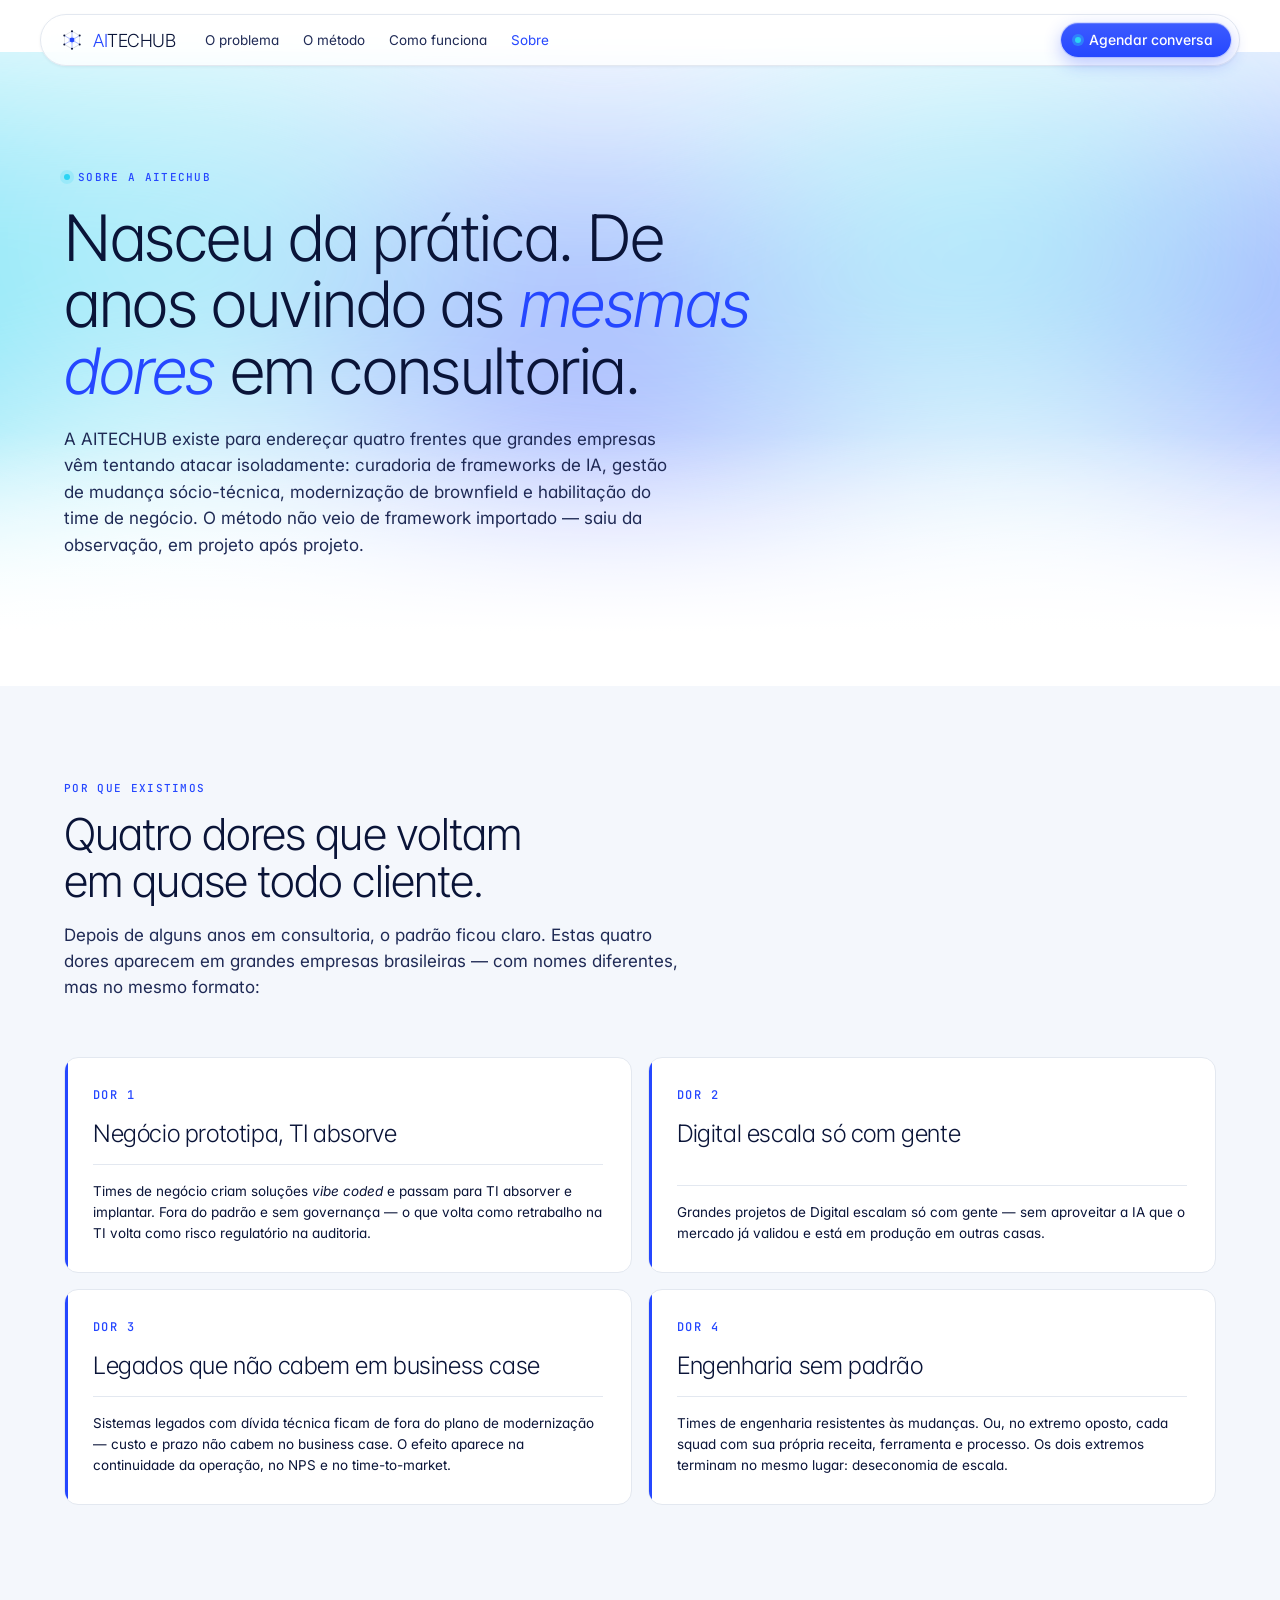
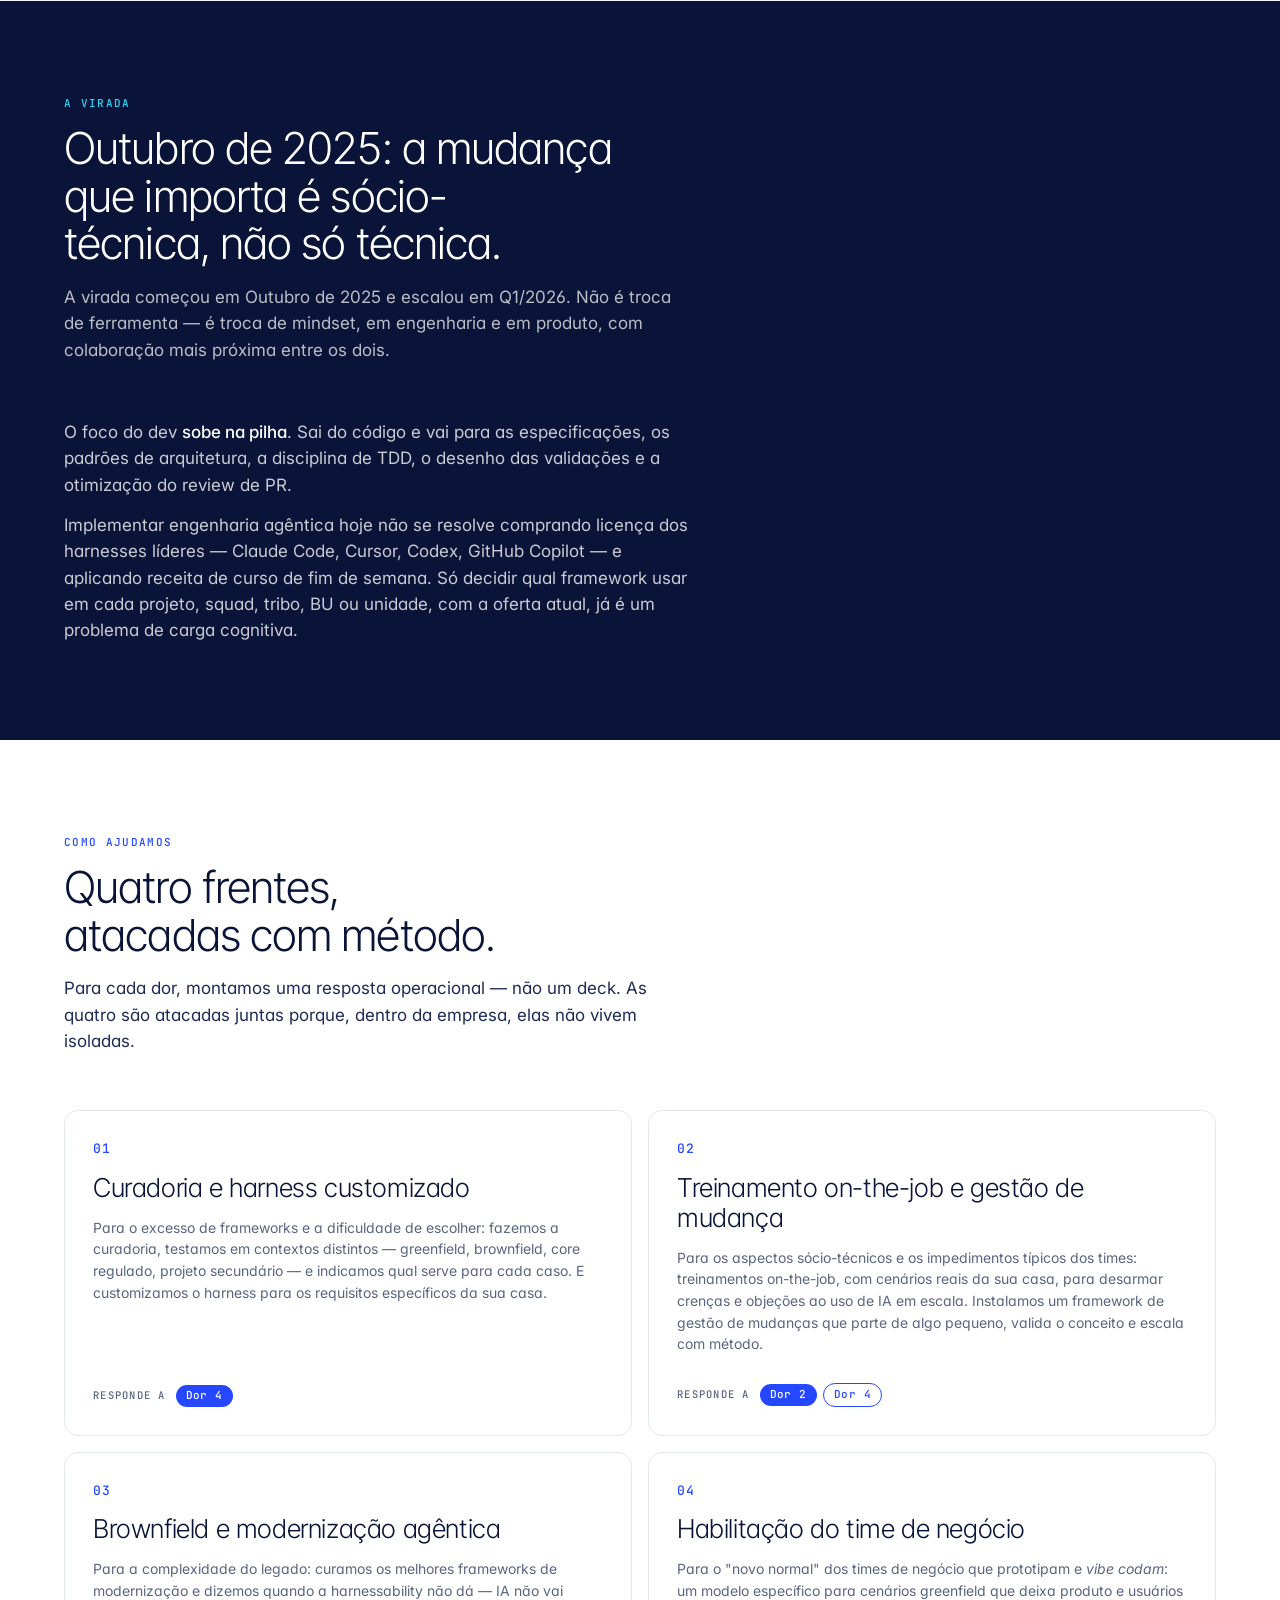
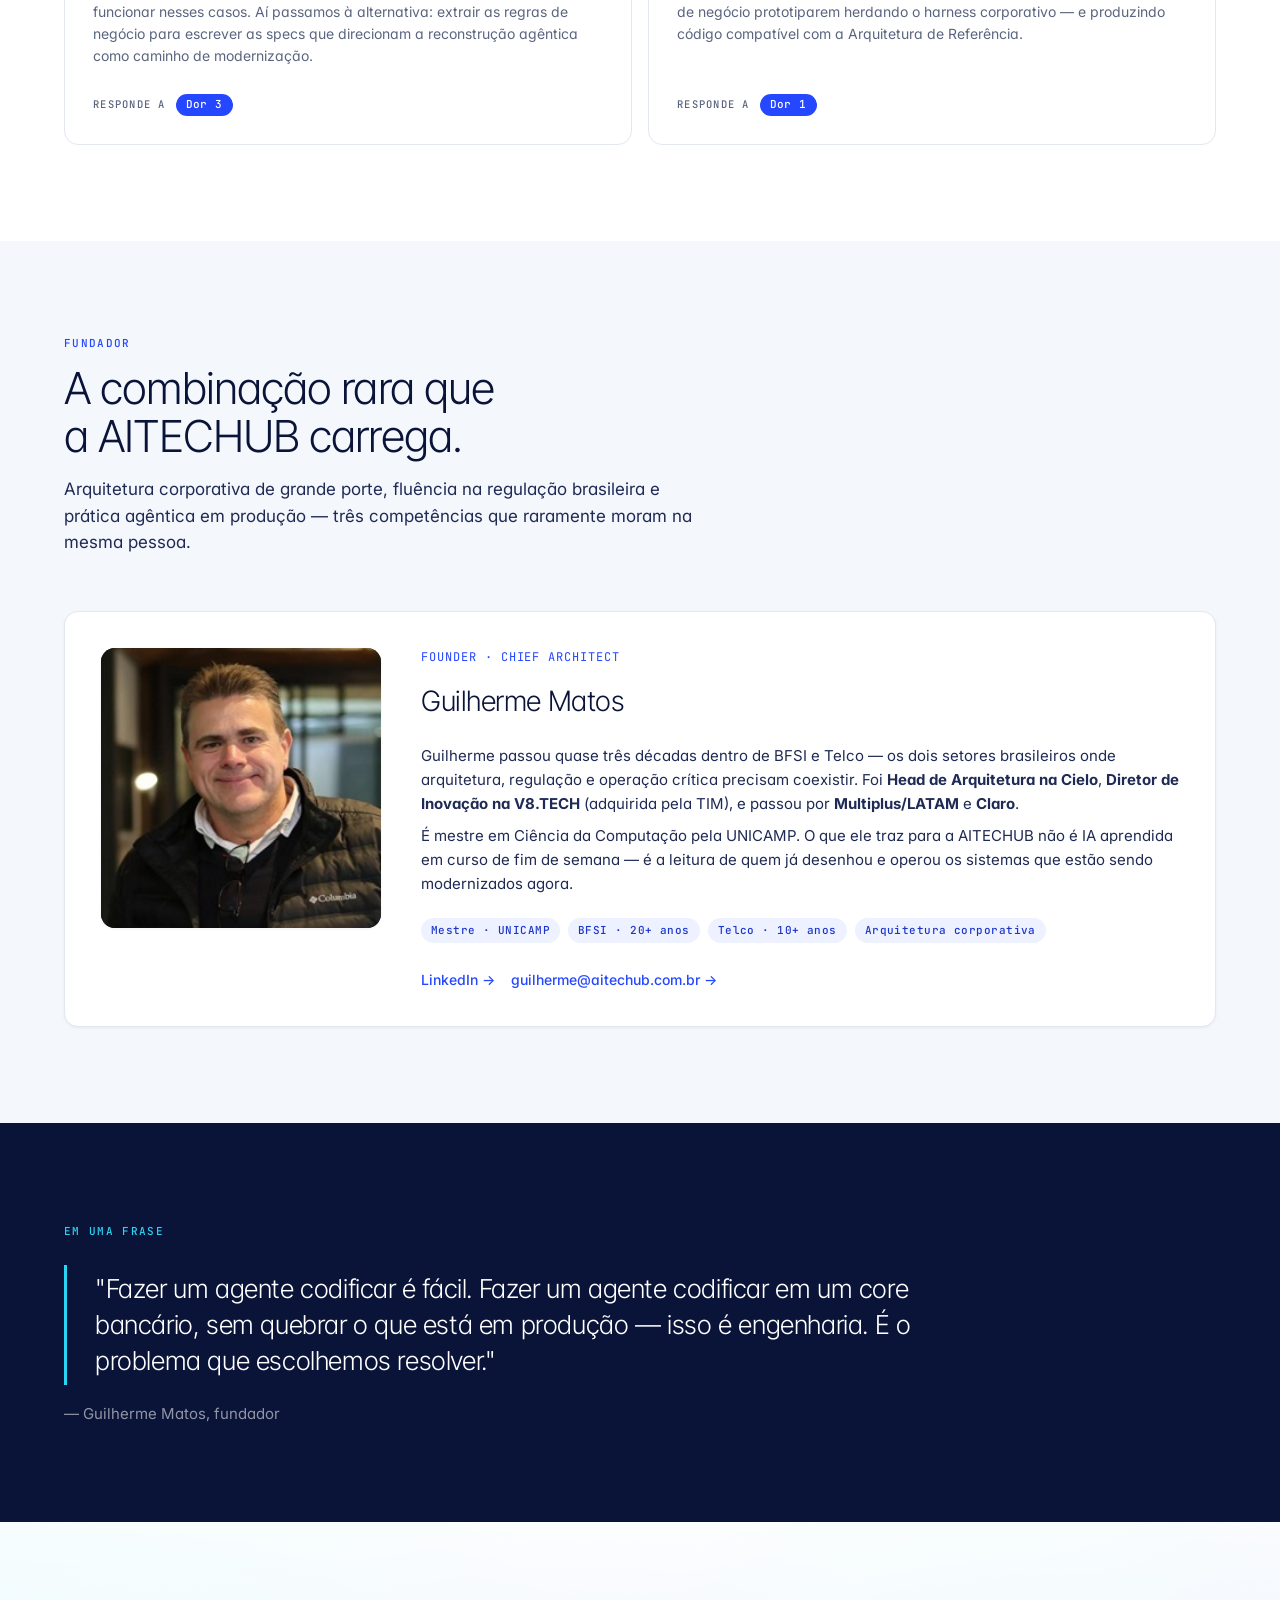
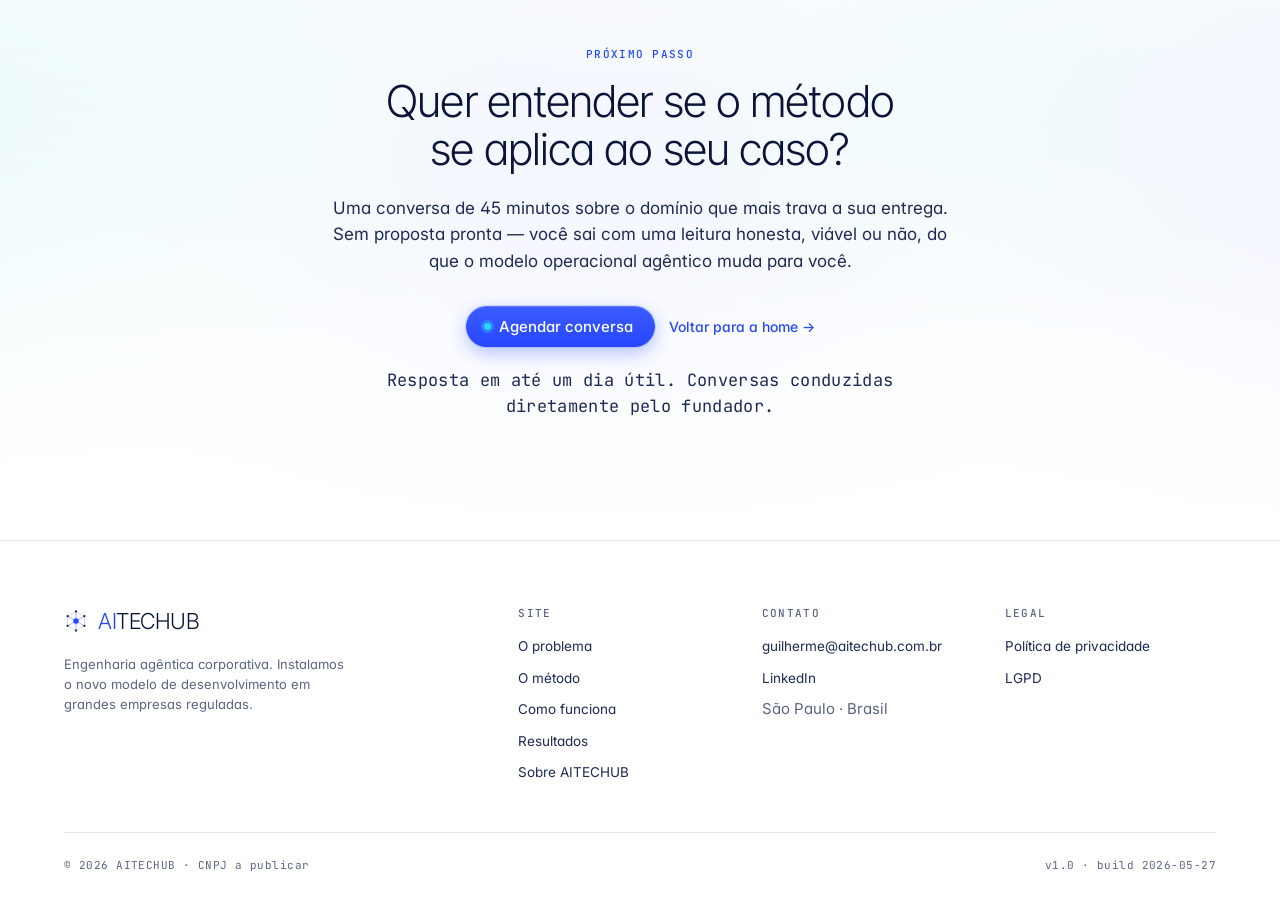
==== sobre.html @ b055c066 "site estatico com design system e pagina sobre - aplica DS AITECHUB (cobalt + ink, Inter Tight, JetB" ====
<!DOCTYPE html>
<html lang="pt-BR">
<head>
<meta charset="UTF-8">
<meta name="viewport" content="width=device-width, initial-scale=1.0">
<title>Sobre — AITECHUB</title>
<meta name="description" content="A AITECHUB nasceu de anos ouvindo as mesmas dores em consultoria. Resolvemos quatro frentes que as empresas estão tentando atacar sem método: curadoria de frameworks, gestão de mudança sócio-técnica, brownfield e habilitação do time de negócio.">
<meta property="og:title" content="Sobre a AITECHUB — Engenharia agêntica para enterprise regulado">
<meta property="og:description" content="Nasceu da prática. De anos ouvindo as mesmas dores em grandes empresas brasileiras.">
<link rel="icon" type="image/svg+xml" href="assets/favicon.svg">
<link rel="stylesheet" href="styles/aitechub.css">
</head>
<body>

<!-- ============ NAV ============ -->
<div class="nav-wrap">
  <nav class="nav" aria-label="Principal">
    <a href="index.html" class="nav-wm" aria-label="AITECHUB">
      <img class="mark" src="assets/logo-mark.svg" alt="">
      <span><span class="ai">AI</span>TECHUB</span>
    </a>
    <div class="nav-links">
      <a href="index.html#problema">O problema</a>
      <a href="index.html#fazemos">O método</a>
      <a href="index.html#funciona">Como funciona</a>
      <a href="sobre.html" class="active">Sobre</a>
    </div>
    <div class="nav-spacer"></div>
    <a href="#contato" class="btn btn-cta">
      <span class="btn-cta-dot" aria-hidden="true"></span>
      Agendar conversa
    </a>
  </nav>
</div>

<!-- ============ HERO ============ -->
<header class="hero" id="top">
  <div class="hero-mesh" aria-hidden="true"></div>
  <div class="hero-inner">
    <div class="t-eyebrow with-dot reveal">Sobre a AITECHUB</div>
    <h1 class="t-display-xl reveal">Nasceu da prática. De anos ouvindo as <span class="accent">mesmas dores</span> em consultoria.</h1>
    <p class="t-lead reveal">A AITECHUB existe para endereçar quatro frentes que grandes empresas vêm tentando atacar isoladamente: curadoria de frameworks de IA, gestão de mudança sócio-técnica, modernização de brownfield e habilitação do time de negócio. O método não veio de framework importado — saiu da observação, em projeto após projeto.</p>
  </div>
</header>

<!-- ============ ORIGEM ============ -->
<section class="band band-tint" id="origem">
  <div class="wrap">
    <div class="section-head">
      <div class="t-eyebrow reveal">Por que existimos</div>
      <h2 class="t-display-lg reveal">Quatro dores que voltam em quase todo cliente.</h2>
      <p class="t-lead reveal">Depois de alguns anos em consultoria, o padrão ficou claro. Estas quatro dores aparecem em grandes empresas brasileiras — com nomes diferentes, mas no mesmo formato:</p>
    </div>

    <div class="grid-2">
      <article class="pain-card reveal">
        <span class="pain-id">Dor 1</span>
        <h3>Negócio prototipa, TI absorve</h3>
        <p class="pain-why">Times de negócio criam soluções <em>vibe coded</em> e passam para TI absorver e implantar. Fora do padrão e sem governança — o que volta como retrabalho na TI volta como risco regulatório na auditoria.</p>
      </article>
      <article class="pain-card reveal">
        <span class="pain-id">Dor 2</span>
        <h3>Digital escala só com gente</h3>
        <p class="pain-why">Grandes projetos de Digital escalam só com gente — sem aproveitar a IA que o mercado já validou e está em produção em outras casas.</p>
      </article>
      <article class="pain-card reveal">
        <span class="pain-id">Dor 3</span>
        <h3>Legados que não cabem em business case</h3>
        <p class="pain-why">Sistemas legados com dívida técnica ficam de fora do plano de modernização — custo e prazo não cabem no business case. O efeito aparece na continuidade da operação, no NPS e no time-to-market.</p>
      </article>
      <article class="pain-card reveal">
        <span class="pain-id">Dor 4</span>
        <h3>Engenharia sem padrão</h3>
        <p class="pain-why">Times de engenharia resistentes às mudanças. Ou, no extremo oposto, cada squad com sua própria receita, ferramenta e processo. Os dois extremos terminam no mesmo lugar: deseconomia de escala.</p>
      </article>
    </div>
  </div>
</section>

<!-- ============ A VIRADA ============ -->
<section class="band band-ink" id="virada">
  <div class="wrap on-ink">
    <div class="section-head">
      <div class="t-eyebrow on-ink reveal">A virada</div>
      <h2 class="t-display-lg reveal">Outubro de 2025: a mudança que importa é sócio-técnica, não só técnica.</h2>
      <p class="t-lead reveal">A virada começou em Outubro de 2025 e escalou em Q1/2026. Não é troca de ferramenta — é troca de mindset, em engenharia e em produto, com colaboração mais próxima entre os dois.</p>
    </div>
    <div class="twolead reveal" style="max-width: 70ch;">
      <p style="color: rgba(255,255,255,0.78);">O foco do dev <b style="color:#fff;">sobe na pilha</b>. Sai do código e vai para as especificações, os padrões de arquitetura, a disciplina de TDD, o desenho das validações e a otimização do review de PR.</p>
      <p style="color: rgba(255,255,255,0.78);">Implementar engenharia agêntica hoje não se resolve comprando licença dos harnesses líderes — Claude Code, Cursor, Codex, GitHub Copilot — e aplicando receita de curso de fim de semana. Só decidir qual framework usar em cada projeto, squad, tribo, BU ou unidade, com a oferta atual, já é um problema de carga cognitiva.</p>
    </div>
  </div>
</section>

<!-- ============ COMO AJUDAMOS ============ -->
<section class="band" id="como-ajudamos">
  <div class="wrap">
    <div class="section-head">
      <div class="t-eyebrow reveal">Como ajudamos</div>
      <h2 class="t-display-lg reveal">Quatro frentes, atacadas com método.</h2>
      <p class="t-lead reveal">Para cada dor, montamos uma resposta operacional — não um deck. As quatro são atacadas juntas porque, dentro da empresa, elas não vivem isoladas.</p>
    </div>

    <div class="grid-2">
      <article class="pillar reveal">
        <div class="pillar-num">01</div>
        <h3>Curadoria e harness customizado</h3>
        <p>Para o excesso de frameworks e a dificuldade de escolher: fazemos a curadoria, testamos em contextos distintos — greenfield, brownfield, core regulado, projeto secundário — e indicamos qual serve para cada caso. E customizamos o harness para os requisitos específicos da sua casa.</p>
        <div class="pillar-attacks">
          <span class="label">Responde a</span>
          <span class="dtag primary">Dor 4</span>
        </div>
      </article>

      <article class="pillar reveal">
        <div class="pillar-num">02</div>
        <h3>Treinamento on-the-job e gestão de mudança</h3>
        <p>Para os aspectos sócio-técnicos e os impedimentos típicos dos times: treinamentos on-the-job, com cenários reais da sua casa, para desarmar crenças e objeções ao uso de IA em escala. Instalamos um framework de gestão de mudanças que parte de algo pequeno, valida o conceito e escala com método.</p>
        <div class="pillar-attacks">
          <span class="label">Responde a</span>
          <span class="dtag primary">Dor 2</span>
          <span class="dtag secondary">Dor 4</span>
        </div>
      </article>

      <article class="pillar reveal">
        <div class="pillar-num">03</div>
        <h3>Brownfield e modernização agêntica</h3>
        <p>Para a complexidade do legado: curamos os melhores frameworks de modernização e dizemos quando a harnessability não dá — IA não vai funcionar nesses casos. Aí passamos à alternativa: extrair as regras de negócio para escrever as specs que direcionam a reconstrução agêntica como caminho de modernização.</p>
        <div class="pillar-attacks">
          <span class="label">Responde a</span>
          <span class="dtag primary">Dor 3</span>
        </div>
      </article>

      <article class="pillar reveal">
        <div class="pillar-num">04</div>
        <h3>Habilitação do time de negócio</h3>
        <p>Para o "novo normal" dos times de negócio que prototipam e <em>vibe codam</em>: um modelo específico para cenários greenfield que deixa produto e usuários de negócio prototiparem herdando o harness corporativo — e produzindo código compatível com a Arquitetura de Referência.</p>
        <div class="pillar-attacks">
          <span class="label">Responde a</span>
          <span class="dtag primary">Dor 1</span>
        </div>
      </article>
    </div>
  </div>
</section>

<!-- ============ FUNDADOR ============ -->
<section class="band band-tint" id="fundador">
  <div class="wrap">
    <div class="section-head">
      <div class="t-eyebrow reveal">Fundador</div>
      <h2 class="t-display-lg reveal">A combinação rara que a AITECHUB carrega.</h2>
      <p class="t-lead reveal">Arquitetura corporativa de grande porte, fluência na regulação brasileira e prática agêntica em produção — três competências que raramente moram na mesma pessoa.</p>
    </div>

    <div class="profile reveal">
      <div class="profile-avatar">
        <img src="assets/Guilherme.jpg" alt="Retrato de Guilherme Matos, fundador da AITECHUB">
      </div>
      <div class="profile-body">
        <div class="profile-role">Founder · Chief Architect</div>
        <h3 class="profile-name">Guilherme Matos</h3>
        <div class="profile-bio">
          <p>Guilherme passou quase três décadas dentro de BFSI e Telco — os dois setores brasileiros onde arquitetura, regulação e operação crítica precisam coexistir. Foi <b>Head de Arquitetura na Cielo</b>, <b>Diretor de Inovação na V8.TECH</b> (adquirida pela TIM), e passou por <b>Multiplus/LATAM</b> e <b>Claro</b>.</p>
          <p>É mestre em Ciência da Computação pela UNICAMP. O que ele traz para a AITECHUB não é IA aprendida em curso de fim de semana — é a leitura de quem já desenhou e operou os sistemas que estão sendo modernizados agora.</p>
        </div>
        <div class="profile-credentials">
          <span class="credential">Mestre · UNICAMP</span>
          <span class="credential">BFSI · 20+ anos</span>
          <span class="credential">Telco · 10+ anos</span>
          <span class="credential">Arquitetura corporativa</span>
        </div>
        <div class="profile-links">
          <a href="https://www.linkedin.com/in/guimatos-consultor-ti/" class="btn-link">LinkedIn →</a>
          <a href="mailto:guilherme@aitechub.com.br" class="btn-link">guilherme@aitechub.com.br →</a>
        </div>
      </div>
    </div>
  </div>
</section>

<!-- ============ PULL QUOTE ============ -->
<section class="band band-ink">
  <div class="wrap on-ink">
    <div class="t-eyebrow on-ink reveal">Em uma frase</div>
    <blockquote class="pullquote reveal" style="margin-top: 24px;">
      <p>"Fazer um agente codificar é fácil. Fazer um agente codificar em um core bancário, sem quebrar o que está em produção — isso é engenharia. É o problema que escolhemos resolver."</p>
    </blockquote>
    <p class="t-mute reveal" style="margin-top: 18px;">— Guilherme Matos, fundador</p>
  </div>
</section>

<!-- ============ FINAL CTA ============ -->
<section class="final-cta" id="contato">
  <div class="final-mesh" aria-hidden="true"></div>
  <div class="wrap final-inner">
    <div class="t-eyebrow reveal">Próximo passo</div>
    <h2 class="t-display-lg reveal">Quer entender se o método se aplica ao seu caso?</h2>
    <p class="reveal">Uma conversa de 45 minutos sobre o domínio que mais trava a sua entrega. Sem proposta pronta — você sai com uma leitura honesta, viável ou não, do que o modelo operacional agêntico muda para você.</p>
    <div class="hero-cta reveal">
      <a href="mailto:guilherme@aitechub.com.br" class="btn btn-cta btn-cta-lg">
        <span class="btn-cta-dot" aria-hidden="true"></span>
        Agendar conversa
      </a>
      <a href="index.html" class="btn-link">Voltar para a home →</a>
    </div>
    <p class="hero-microcopy reveal">Resposta em até um dia útil. Conversas conduzidas diretamente pelo fundador.</p>
  </div>
</section>

<!-- ============ FOOTER ============ -->
<footer class="footer">
  <div class="wrap">
    <div class="footer-inner">
      <div class="footer-brand">
        <a href="index.html" class="wm">
          <img class="mark" src="assets/logo-mark.svg" alt="">
          <span><span class="ai">AI</span>TECHUB</span>
        </a>
        <p class="tagline">Engenharia agêntica corporativa. Instalamos o novo modelo de desenvolvimento em grandes empresas reguladas.</p>
      </div>
      <div>
        <h4>Site</h4>
        <ul>
          <li><a href="index.html#problema">O problema</a></li>
          <li><a href="index.html#fazemos">O método</a></li>
          <li><a href="index.html#funciona">Como funciona</a></li>
          <li><a href="index.html#resultados">Resultados</a></li>
          <li><a href="sobre.html">Sobre AITECHUB</a></li>
        </ul>
      </div>
      <div>
        <h4>Contato</h4>
        <ul>
          <li><a href="mailto:guilherme@aitechub.com.br">guilherme@aitechub.com.br</a></li>
          <li><a href="https://www.linkedin.com/in/guimatos-consultor-ti/">LinkedIn</a></li>
          <li><span class="t-mute">São Paulo · Brasil</span></li>
        </ul>
      </div>
      <div>
        <h4>Legal</h4>
        <ul>
          <li><a href="#">Política de privacidade</a></li>
          <li><a href="#">LGPD</a></li>
        </ul>
      </div>
    </div>
    <div class="footer-legal">
      <span>© 2026 AITECHUB · CNPJ a publicar</span>
      <span>v1.0 · build 2026-05-27</span>
    </div>
  </div>
</footer>

<script>
  const io = new IntersectionObserver((entries) => {
    entries.forEach(e => {
      if (e.isIntersecting) { e.target.classList.add('in'); io.unobserve(e.target); }
    });
  }, { threshold: 0.12 });
  document.querySelectorAll('.reveal').forEach((el, i) => {
    el.style.transitionDelay = (Math.min(i % 4, 3) * 0.06) + 's';
    io.observe(el);
  });
</script>

</body>
</html>
---- styles/aitechub.css ----
/* =====================================================================
   AITECHUB — site stylesheet
   Tokens reaproveitados do design system (aitechub-design).
   ===================================================================== */

@import url('https://fonts.googleapis.com/css2?family=Inter+Tight:wght@300;400;500&family=Inter:wght@400;500;600&family=JetBrains+Mono:wght@400;500&display=swap');

:root {
  /* Brand */
  --cobalt:        #2547FF;
  --cobalt-deep:   #1B36CC;
  --cobalt-press:  #122699;
  --cobalt-soft:   #5C76FF;
  --cobalt-subtle: #C9D2FF;
  --cobalt-bg:     #EEF1FF;
  --cyan:          #2BD4F4;
  --cyan-soft:     #8AE6F7;
  --violet:        #7A5BFF;

  /* Ink */
  --ink:           #0A1438;
  --ink-secondary: #1F2A55;
  --ink-mute:      #5B6580;
  --ink-mute-2:    #707A91;
  --ink-04:        rgba(10, 20, 56, 0.04);
  --ink-08:        rgba(10, 20, 56, 0.08);
  --on-ink:        #FFFFFF;

  /* Surfaces */
  --canvas:        #FFFFFF;
  --canvas-tint:   #F4F7FC;
  --canvas-ink:    #0A1438;
  --canvas-ink-2:  #0E1A4D;
  --hairline:      #E3E8F0;
  --hairline-on-dark: rgba(255, 255, 255, 0.10);

  /* Type */
  --font-display:  'Inter Tight', 'Inter', -apple-system, BlinkMacSystemFont, 'Segoe UI', sans-serif;
  --font-body:     'Inter', -apple-system, BlinkMacSystemFont, 'Segoe UI', Roboto, sans-serif;
  --font-mono:     'JetBrains Mono', ui-monospace, 'SF Mono', Menlo, Consolas, monospace;

  /* Radii */
  --r-xs:   4px;
  --r-sm:   6px;
  --r-md:   10px;
  --r-lg:   14px;
  --r-xl:   20px;
  --r-pill: 9999px;

  /* Shadows — cool-tinted navy seed */
  --shadow-1: 0 1px 3px rgba(10, 20, 56, 0.06);
  --shadow-2: 0 8px 24px rgba(10, 20, 56, 0.08), 0 2px 6px rgba(10, 20, 56, 0.04);
  --shadow-3: 0 24px 64px rgba(10, 20, 56, 0.14), 0 4px 12px rgba(10, 20, 56, 0.06);
  --shadow-focus: 0 0 0 3px rgba(37, 71, 255, 0.22);

  /* Motion */
  --ease:        cubic-bezier(0.22, 0.61, 0.36, 1);
  --t-micro:     160ms;
  --t-layout:    280ms;
  --t-hero:      520ms;

  --container:   1200px;
  --gutter:      24px;
}

/* =====================================================================
   RESET + BASE
   ===================================================================== */
*, *::before, *::after { box-sizing: border-box; }
html { scroll-behavior: smooth; }
body {
  margin: 0;
  font-family: var(--font-body);
  font-size: 15px;
  line-height: 1.5;
  color: var(--ink);
  background: var(--canvas);
  font-feature-settings: 'ss01' on, 'cv11' on;
  -webkit-font-smoothing: antialiased;
  -moz-osx-font-smoothing: grayscale;
  text-rendering: optimizeLegibility;
  overflow-x: hidden;
}
a { color: inherit; text-decoration: none; }
p { margin: 0; }
ul { margin: 0; padding: 0; list-style: none; }
img, svg { display: block; max-width: 100%; }

.wrap {
  max-width: var(--container);
  margin: 0 auto;
  padding: 0 var(--gutter);
}

/* =====================================================================
   TYPE — display always thin (300), negative tracking
   ===================================================================== */
.t-eyebrow {
  font-family: var(--font-mono);
  font-size: 11px;
  line-height: 1.15;
  letter-spacing: 0.12em;
  text-transform: uppercase;
  color: var(--cobalt);
  font-weight: 500;
  display: inline-flex;
  align-items: center;
  gap: 8px;
}
.t-eyebrow.with-dot::before {
  content: '';
  width: 6px; height: 6px;
  border-radius: 50%;
  background: var(--cyan);
  box-shadow: 0 0 0 4px rgba(43,212,244,0.18);
}
.t-eyebrow.on-ink { color: var(--cyan); }

.t-display-xl {
  font-family: var(--font-display);
  font-weight: 300;
  font-size: clamp(36px, 5.4vw, 64px);
  line-height: 1.04;
  letter-spacing: -1.4px;
  color: var(--ink);
  margin: 0;
  text-wrap: balance;
}
.t-display-lg {
  font-family: var(--font-display);
  font-weight: 300;
  font-size: clamp(30px, 3.9vw, 44px);
  line-height: 1.08;
  letter-spacing: -0.9px;
  color: var(--ink);
  margin: 0;
  text-wrap: balance;
}
.t-display-md {
  font-family: var(--font-display);
  font-weight: 300;
  font-size: clamp(24px, 2.3vw, 30px);
  line-height: 1.18;
  letter-spacing: -0.45px;
  color: var(--ink);
  margin: 0;
}
.t-display-sm {
  font-family: var(--font-display);
  font-weight: 300;
  font-size: 22px;
  line-height: 1.22;
  letter-spacing: -0.22px;
  color: var(--ink);
  margin: 0;
}
.t-lead {
  font-family: var(--font-body);
  font-size: 17px;
  line-height: 1.55;
  color: var(--ink-secondary);
  max-width: 62ch;
  margin: 0;
}
.t-body { font-size: 15px; line-height: 1.55; color: var(--ink); }
.t-mute { color: var(--ink-mute); }
.t-cobalt { color: var(--cobalt); }

.t-metric {
  font-family: var(--font-mono);
  font-feature-settings: 'tnum' on, 'zero' on;
  font-weight: 400;
}

.on-ink { color: rgba(255,255,255,0.88); }
.on-ink .t-display-xl,
.on-ink .t-display-lg,
.on-ink .t-display-md,
.on-ink .t-display-sm { color: #fff; }
.on-ink .t-lead { color: rgba(255,255,255,0.72); }
.on-ink .t-mute { color: rgba(255,255,255,0.55); }

/* Display accent — italic cobalt callout inside thin display */
.accent {
  font-style: italic;
  color: var(--cobalt);
  font-weight: 300;
}
.on-ink .accent { color: var(--cyan); }

/* =====================================================================
   BUTTONS — one filled cobalt per band (DS rule)
   ===================================================================== */
.btn {
  font-family: var(--font-body);
  font-size: 14px;
  font-weight: 500;
  padding: 10px 18px;
  border-radius: var(--r-pill);
  border: 1px solid transparent;
  cursor: pointer;
  line-height: 1;
  display: inline-flex;
  align-items: center;
  gap: 8px;
  transition: background var(--t-micro) var(--ease),
              color var(--t-micro) var(--ease),
              border-color var(--t-micro) var(--ease),
              box-shadow var(--t-micro) var(--ease);
  white-space: nowrap;
}
.btn-lg { padding: 12px 22px; font-size: 15px; }

/* Primary CTA — gradient + cyan dot. The signature button. */
.btn-cta {
  position: relative;
  color: #fff;
  background: linear-gradient(180deg, #3D5BFF 0%, #2547FF 100%);
  border: none;
  padding: 10px 18px 10px 14px;
  box-shadow:
    0 0 0 1px rgba(37,71,255,0.15),
    0 6px 18px rgba(37,71,255,0.32),
    inset 0 1px 0 rgba(255,255,255,0.18);
}
.btn-cta:hover {
  background: linear-gradient(180deg, #2A48F0 0%, #1B36CC 100%);
  box-shadow:
    0 0 0 1px rgba(37,71,255,0.2),
    0 8px 24px rgba(37,71,255,0.4),
    inset 0 1px 0 rgba(255,255,255,0.18);
}
.btn-cta-lg { padding: 13px 22px 13px 18px; font-size: 15px; }
.btn-cta-dot {
  width: 6px; height: 6px;
  border-radius: 50%;
  background: var(--cyan);
  box-shadow: 0 0 0 3px rgba(43,212,244,0.35);
  flex-shrink: 0;
}
.btn-cta-lg .btn-cta-dot { width: 7px; height: 7px; }

/* Secondary outline */
.btn-outline {
  background: transparent;
  color: var(--ink);
  border-color: var(--hairline);
}
.btn-outline:hover { border-color: var(--ink); color: var(--ink); }
.btn-outline.on-ink {
  color: #fff;
  border-color: var(--hairline-on-dark);
}
.btn-outline.on-ink:hover { border-color: #fff; }

/* Inline link button */
.btn-link {
  font-family: var(--font-body);
  font-size: 14px;
  font-weight: 500;
  color: var(--cobalt);
  display: inline-flex;
  align-items: center;
  gap: 6px;
}
.btn-link:hover { text-decoration: underline; text-underline-offset: 0.18em; }

/* =====================================================================
   NAV — sticky pill (from DS marketing kit)
   ===================================================================== */
.nav-wrap {
  position: sticky;
  top: 14px;
  z-index: 50;
  padding: 0 var(--gutter);
}
.nav {
  max-width: var(--container);
  margin: 0 auto;
  background: rgba(255,255,255,0.78);
  backdrop-filter: blur(14px);
  -webkit-backdrop-filter: blur(14px);
  border: 1px solid var(--hairline);
  border-radius: var(--r-pill);
  padding: 8px 8px 8px 20px;
  display: flex;
  align-items: center;
  gap: 22px;
  box-shadow: var(--shadow-1);
}
.nav-wm {
  display: inline-flex;
  align-items: center;
  gap: 10px;
  font-family: var(--font-display);
  font-weight: 300;
  font-size: 18px;
  letter-spacing: -0.5px;
  color: var(--ink);
}
.nav-wm .mark { width: 22px; height: 22px; }
.nav-wm .ai { color: var(--cobalt); }
.nav-links {
  display: flex;
  gap: 24px;
  align-items: center;
  margin-left: 8px;
}
.nav-links a {
  font-family: var(--font-body);
  font-size: 13.5px;
  color: var(--ink-secondary);
  transition: color var(--t-micro) var(--ease);
}
.nav-links a:hover,
.nav-links a.active { color: var(--cobalt); }
.nav-spacer { flex: 1; }

/* =====================================================================
   SECTION SHELL
   ===================================================================== */
section { position: relative; }
.band         { padding: 96px 0; }
.band-tight   { padding: 72px 0; }
.band-ink     { background: var(--canvas-ink); color: rgba(255,255,255,0.88); }
.band-tint    { background: var(--canvas-tint); }
.band-ink-2   { background: var(--canvas-ink-2); color: rgba(255,255,255,0.88); }

.section-head {
  max-width: 70ch;
  display: flex;
  flex-direction: column;
  gap: 16px;
  margin-bottom: 56px;
}

/* =====================================================================
   HERO
   ===================================================================== */
.hero {
  position: relative;
  padding: 56px 0 96px;
  overflow: hidden;
}
.hero-mesh {
  position: absolute;
  inset: -40px -10% auto -10%;
  height: 620px;
  background-image: url(../assets/mesh-cool.svg);
  background-size: cover;
  background-position: center top;
  z-index: 0;
  pointer-events: none;
  opacity: 0.95;
}
.hero-mesh::after {
  content: '';
  position: absolute;
  left: 0; right: 0; bottom: 0;
  height: 200px;
  background: linear-gradient(to bottom, rgba(255,255,255,0), var(--canvas));
}
.hero-inner {
  position: relative;
  z-index: 1;
  padding-top: 56px;
  max-width: var(--container);
  margin: 0 auto;
  padding-left: var(--gutter);
  padding-right: var(--gutter);
}
.hero h1 {
  max-width: 20ch;
  margin: 18px 0 22px;
}
.hero .t-lead { max-width: 56ch; margin: 0 0 32px; }
.hero-cta {
  display: flex;
  gap: 14px;
  flex-wrap: wrap;
  align-items: center;
}
.hero-microcopy {
  margin-top: 18px;
  font-family: var(--font-mono);
  font-size: 12px;
  color: var(--ink-mute);
  letter-spacing: 0.02em;
}

/* Telemetry pill — uses the agent-console aesthetic */
.telemetry {
  margin-top: 36px;
  display: inline-flex;
  background: rgba(255,255,255,0.7);
  backdrop-filter: blur(12px);
  border: 1px solid var(--hairline);
  border-radius: var(--r-pill);
  padding: 6px 14px 6px 12px;
  align-items: center;
  gap: 12px;
  font-family: var(--font-mono);
  font-size: 12px;
  color: var(--ink-secondary);
  box-shadow: var(--shadow-1);
}
.telemetry .ts { color: var(--ink-mute); }
.telemetry .tag { color: var(--cobalt); font-weight: 500; }
.telemetry .pill {
  padding: 3px 10px;
  border-radius: var(--r-pill);
  background: var(--cobalt-bg);
  color: var(--cobalt-deep);
  font-size: 11px;
  font-weight: 500;
}

/* =====================================================================
   QUOTE BAND
   ===================================================================== */
.quote-band { padding: 0 0 80px; position: relative; z-index: 2; }
.quote-card {
  background: var(--canvas);
  border: 1px solid var(--hairline);
  border-left: 1px solid var(--cobalt);
  border-left-width: 3px;
  border-radius: 0 var(--r-lg) var(--r-lg) 0;
  padding: 32px 40px;
  box-shadow: var(--shadow-2);
}
.quote-card p {
  font-family: var(--font-display);
  font-weight: 300;
  font-size: clamp(18px, 1.9vw, 24px);
  line-height: 1.42;
  letter-spacing: -0.3px;
  color: var(--ink);
  max-width: 64ch;
}
.quote-card cite {
  display: block;
  margin-top: 18px;
  font-style: normal;
  font-family: var(--font-mono);
  font-size: 11px;
  font-weight: 500;
  letter-spacing: 0.12em;
  text-transform: uppercase;
  color: var(--cobalt);
}

/* =====================================================================
   CARD GRIDS — problem, pillars, pains, principles
   ===================================================================== */
.grid-2 {
  display: grid;
  grid-template-columns: repeat(2, 1fr);
  gap: 16px;
}
.grid-3 {
  display: grid;
  grid-template-columns: repeat(3, 1fr);
  gap: 16px;
}
.grid-4 {
  display: grid;
  grid-template-columns: repeat(4, 1fr);
  gap: 16px;
}

.card {
  background: var(--canvas);
  border: 1px solid var(--hairline);
  border-radius: var(--r-lg);
  padding: 28px;
  display: flex;
  flex-direction: column;
  gap: 14px;
  transition: border-color var(--t-micro) var(--ease),
              box-shadow var(--t-micro) var(--ease);
}
.card:hover {
  border-color: var(--cobalt-soft);
  box-shadow: var(--shadow-2);
}
.card-eyebrow {
  font-family: var(--font-mono);
  font-size: 11px;
  letter-spacing: 0.1em;
  text-transform: uppercase;
  color: var(--cobalt);
  font-weight: 500;
}
.card h3 {
  font-family: var(--font-display);
  font-weight: 300;
  font-size: 22px;
  line-height: 1.2;
  letter-spacing: -0.3px;
  margin: 0;
  color: var(--ink);
}
.card p {
  font-size: 14px;
  line-height: 1.55;
  color: var(--ink-mute);
  margin: 0;
}

.transition-line {
  margin-top: 48px;
  font-family: var(--font-display);
  font-weight: 300;
  font-size: clamp(20px, 2.1vw, 26px);
  line-height: 1.32;
  letter-spacing: -0.45px;
  color: var(--ink);
  max-width: 32ch;
}
.transition-line b { font-weight: 400; color: var(--cobalt); }

/* =====================================================================
   TURN — high-contrast statement band
   ===================================================================== */
.turn { padding: 96px 0; }
.turn p {
  font-family: var(--font-display);
  font-weight: 300;
  font-size: clamp(24px, 2.8vw, 36px);
  line-height: 1.32;
  letter-spacing: -0.55px;
  max-width: 28ch;
  margin: 0;
}
.turn p b { font-weight: 400; color: var(--cyan); }

/* =====================================================================
   PAIN CARDS (D1/D2/D3)
   ===================================================================== */
.pain-card {
  background: var(--canvas);
  border: 1px solid var(--hairline);
  border-radius: var(--r-lg);
  padding: 28px;
  position: relative;
  overflow: hidden;
  display: flex;
  flex-direction: column;
  gap: 16px;
}
.pain-card::before {
  content: '';
  position: absolute;
  top: 0; left: 0;
  width: 3px; height: 100%;
  background: var(--cobalt);
}
.pain-id {
  font-family: var(--font-mono);
  font-feature-settings: 'tnum' on;
  font-size: 12px;
  letter-spacing: 0.12em;
  text-transform: uppercase;
  color: var(--cobalt);
  font-weight: 500;
}
.pain-card h3 {
  font-family: var(--font-display);
  font-weight: 300;
  font-size: 24px;
  line-height: 1.18;
  letter-spacing: -0.4px;
  margin: 0;
  color: var(--ink);
}
.pain-symptoms { display: flex; flex-direction: column; }
.pain-symptoms li {
  font-size: 13.5px;
  line-height: 1.5;
  color: var(--ink-mute);
  padding: 11px 0 11px 18px;
  position: relative;
  border-top: 1px solid var(--hairline);
  font-style: italic;
}
.pain-symptoms li:first-child { border-top: none; padding-top: 0; }
.pain-symptoms li::before {
  content: '';
  position: absolute;
  left: 0; top: 22px;
  width: 9px; height: 1px;
  background: var(--cobalt);
}
.pain-symptoms li:first-child::before { top: 11px; }
.pain-why {
  margin-top: auto;
  padding-top: 16px;
  border-top: 1px solid var(--hairline);
  font-size: 13.5px;
  line-height: 1.55;
  color: var(--ink);
}
.pain-why b { color: var(--cobalt); font-weight: 500; }
.pains-closer {
  margin-top: 48px;
  font-family: var(--font-display);
  font-weight: 300;
  font-size: clamp(20px, 2.1vw, 26px);
  line-height: 1.32;
  letter-spacing: -0.45px;
  color: var(--ink);
  max-width: 44ch;
}
.pains-closer b { font-weight: 400; color: var(--cobalt); }

/* =====================================================================
   PILLARS (what we do)
   ===================================================================== */
.pillar {
  background: var(--canvas);
  border: 1px solid var(--hairline);
  border-radius: var(--r-lg);
  padding: 28px;
  display: flex;
  flex-direction: column;
  gap: 14px;
  min-height: 280px;
  transition: border-color var(--t-micro) var(--ease),
              box-shadow var(--t-micro) var(--ease);
}
.pillar:hover {
  border-color: var(--cobalt-soft);
  box-shadow: var(--shadow-2);
}
.pillar-num {
  font-family: var(--font-mono);
  font-feature-settings: 'tnum' on;
  font-size: 13px;
  font-weight: 500;
  color: var(--cobalt);
  letter-spacing: 0.06em;
}
.pillar h3 {
  font-family: var(--font-display);
  font-weight: 300;
  font-size: 26px;
  letter-spacing: -0.4px;
  line-height: 1.15;
  margin: 0;
  color: var(--ink);
}
.pillar p {
  font-size: 14px;
  line-height: 1.55;
  color: var(--ink-mute);
  margin: 0 0 auto;
}
.pillar-attacks {
  display: flex;
  gap: 6px;
  flex-wrap: wrap;
  align-items: center;
  padding-top: 14px;
}
.pillar-attacks .label {
  font-family: var(--font-mono);
  font-size: 10.5px;
  letter-spacing: 0.12em;
  text-transform: uppercase;
  color: var(--ink-mute);
  font-weight: 500;
  margin-right: 4px;
}
.dtag {
  font-family: var(--font-mono);
  font-size: 11px;
  font-weight: 500;
  letter-spacing: 0.04em;
  padding: 3px 10px;
  border-radius: var(--r-pill);
  line-height: 1.4;
  font-feature-settings: 'tnum' on;
}
.dtag.primary {
  background: var(--cobalt);
  color: #fff;
}
.dtag.secondary {
  background: transparent;
  color: var(--cobalt);
  border: 1px solid var(--cobalt);
}

.twolead {
  max-width: 64ch;
  display: flex;
  flex-direction: column;
  gap: 14px;
}
.twolead p {
  font-size: 17px;
  line-height: 1.55;
  color: var(--ink-secondary);
}
.twolead b { color: var(--ink); font-weight: 500; }

/* =====================================================================
   TIMELINE (como funciona — on dark)
   ===================================================================== */
.timeline { margin-top: 48px; }
.tl-row {
  display: grid;
  grid-template-columns: 180px 1fr 1fr;
  gap: 32px;
  padding: 32px 0;
  border-top: 1px solid var(--hairline-on-dark);
  align-items: start;
}
.tl-row:last-child { border-bottom: 1px solid var(--hairline-on-dark); }
.tl-tag {
  font-family: var(--font-mono);
  font-size: 11px;
  letter-spacing: 0.12em;
  text-transform: uppercase;
  font-weight: 500;
  color: var(--cyan);
  padding-top: 5px;
}
.tl-main h3 {
  font-family: var(--font-display);
  font-weight: 300;
  font-size: 26px;
  letter-spacing: -0.4px;
  color: #fff;
  margin: 0;
}
.tl-main p {
  font-size: 14px;
  line-height: 1.55;
  color: rgba(255,255,255,0.7);
  margin: 10px 0 0;
}
.tl-deliv {
  font-family: var(--font-body);
  font-size: 14px;
  line-height: 1.55;
  color: rgba(255,255,255,0.9);
  padding-top: 3px;
}
.tl-deliv .lbl {
  display: block;
  font-family: var(--font-mono);
  font-size: 10px;
  letter-spacing: 0.12em;
  text-transform: uppercase;
  color: rgba(255,255,255,0.55);
  margin-bottom: 8px;
  font-weight: 500;
}
.tl-foot {
  margin-top: 32px;
  font-size: 14px;
  color: rgba(255,255,255,0.7);
}

/* =====================================================================
   METRICS
   ===================================================================== */
.metric {
  border-top: 1px solid var(--cobalt);
  padding-top: 18px;
}
.metric .num {
  font-family: var(--font-mono);
  font-feature-settings: 'tnum' on, 'zero' on;
  font-weight: 400;
  font-size: clamp(28px, 2.8vw, 36px);
  line-height: 1;
  letter-spacing: -0.6px;
  color: var(--cobalt);
}
.metric .num b { color: var(--ink); font-weight: 400; }
.metric .lbl {
  font-size: 13px;
  line-height: 1.5;
  color: var(--ink-mute);
  margin-top: 14px;
}
.metrics-foot {
  margin-top: 32px;
  font-size: 14px;
  color: var(--ink-mute);
  max-width: 70ch;
}

/* =====================================================================
   COMPARISON TABLE
   ===================================================================== */
.compare {
  margin-top: 48px;
  border: 1px solid var(--hairline);
  border-radius: var(--r-lg);
  overflow: hidden;
  background: var(--canvas);
}
.crow {
  display: grid;
  grid-template-columns: 1.4fr 1fr 1fr 1fr 1.1fr;
  border-bottom: 1px solid var(--hairline);
}
.crow:last-child { border-bottom: none; }
.ccell {
  padding: 16px 18px;
  font-size: 13.5px;
  line-height: 1.4;
  color: var(--ink-secondary);
  border-right: 1px solid var(--hairline);
}
.ccell:last-child { border-right: none; }
.crow.head .ccell {
  font-family: var(--font-mono);
  font-weight: 500;
  font-size: 11px;
  letter-spacing: 0.1em;
  text-transform: uppercase;
  color: var(--ink-mute);
  background: var(--canvas-tint);
}
.crow .ccell.label {
  font-weight: 500;
  color: var(--ink);
  font-family: var(--font-body);
}
.crow .ccell.aitechub {
  background: var(--canvas-ink);
  color: rgba(255,255,255,0.92);
}
.crow.head .ccell.aitechub {
  background: var(--cobalt);
  color: #fff;
}
.compare-foot {
  margin-top: 28px;
  font-size: 15px;
  line-height: 1.55;
  color: var(--ink-mute);
  max-width: 70ch;
}

/* =====================================================================
   FAQ
   ===================================================================== */
.faq { max-width: 860px; margin: 48px 0 0; }
.faq-item { border-bottom: 1px solid var(--hairline); }
.faq-q {
  width: 100%;
  text-align: left;
  background: none;
  border: none;
  cursor: pointer;
  padding: 22px 0;
  display: flex;
  justify-content: space-between;
  align-items: center;
  gap: 24px;
  font-family: var(--font-display);
  font-weight: 300;
  font-size: 19px;
  letter-spacing: -0.3px;
  color: var(--ink);
}
.faq-icon {
  flex-shrink: 0;
  width: 18px; height: 18px;
  position: relative;
}
.faq-icon::before, .faq-icon::after {
  content: '';
  position: absolute;
  background: var(--cobalt);
  transition: transform var(--t-layout) var(--ease), opacity var(--t-micro) var(--ease);
}
.faq-icon::before { width: 18px; height: 1px; top: 8.5px; left: 0; }
.faq-icon::after  { width: 1px; height: 18px; top: 0; left: 8.5px; }
.faq-item.open .faq-icon::after { transform: rotate(90deg); opacity: 0; }
.faq-a {
  max-height: 0;
  overflow: hidden;
  transition: max-height var(--t-layout) var(--ease);
}
.faq-a-inner {
  padding: 0 44px 24px 0;
  font-size: 15px;
  line-height: 1.6;
  color: var(--ink-secondary);
}

/* =====================================================================
   PROFILE / FOUNDER CARD (sobre.html)
   ===================================================================== */
.profile {
  display: grid;
  grid-template-columns: 280px 1fr;
  gap: 40px;
  align-items: start;
  background: var(--canvas);
  border: 1px solid var(--hairline);
  border-radius: var(--r-lg);
  padding: 36px;
  box-shadow: var(--shadow-1);
}
.profile-avatar {
  aspect-ratio: 1;
  border-radius: var(--r-lg);
  background: var(--canvas-ink);
  position: relative;
  overflow: hidden;
  box-shadow: var(--shadow-1);
}
.profile-avatar img {
  width: 100%;
  height: 100%;
  object-fit: cover;
  display: block;
}
.profile-body { display: flex; flex-direction: column; gap: 14px; }
.profile-name {
  font-family: var(--font-display);
  font-weight: 300;
  font-size: 28px;
  letter-spacing: -0.45px;
  color: var(--ink);
  margin: 0;
}
.profile-role {
  font-family: var(--font-mono);
  font-size: 12px;
  letter-spacing: 0.08em;
  text-transform: uppercase;
  color: var(--cobalt);
}
.profile-bio p {
  font-size: 15px;
  line-height: 1.6;
  color: var(--ink-secondary);
  margin: 8px 0 0;
}
.profile-credentials {
  display: flex;
  gap: 8px;
  flex-wrap: wrap;
  margin-top: 8px;
}
.credential {
  font-family: var(--font-mono);
  font-size: 11px;
  letter-spacing: 0.04em;
  padding: 4px 10px;
  border-radius: var(--r-pill);
  background: var(--cobalt-bg);
  color: var(--cobalt-deep);
  font-weight: 500;
}
.profile-links {
  display: flex;
  gap: 16px;
  margin-top: 12px;
  flex-wrap: wrap;
}

/* =====================================================================
   TRAJECTORY (sobre — career timeline)
   ===================================================================== */
.trajectory {
  margin-top: 48px;
  display: flex;
  flex-direction: column;
}
.traj-row {
  display: grid;
  grid-template-columns: 140px 1fr;
  gap: 32px;
  padding: 22px 0;
  border-top: 1px solid var(--hairline);
  align-items: baseline;
}
.traj-row:last-child { border-bottom: 1px solid var(--hairline); }
.traj-when {
  font-family: var(--font-mono);
  font-feature-settings: 'tnum' on;
  font-size: 12px;
  letter-spacing: 0.06em;
  color: var(--ink-mute);
  text-transform: uppercase;
}
.traj-what {
  font-family: var(--font-display);
  font-weight: 300;
  font-size: 19px;
  letter-spacing: -0.3px;
  color: var(--ink);
}
.traj-what b { color: var(--cobalt); font-weight: 400; }
.traj-where {
  display: block;
  font-family: var(--font-body);
  font-size: 13.5px;
  color: var(--ink-mute);
  margin-top: 4px;
}

/* =====================================================================
   PULLQUOTE (sobre)
   ===================================================================== */
.pullquote {
  border-left: 3px solid var(--cobalt);
  padding: 6px 0 6px 28px;
  margin: 0;
}
.pullquote p {
  font-family: var(--font-display);
  font-weight: 300;
  font-size: clamp(20px, 2.2vw, 26px);
  line-height: 1.38;
  letter-spacing: -0.4px;
  color: var(--ink);
  max-width: 56ch;
}
.on-ink .pullquote { border-left-color: var(--cyan); }
.on-ink .pullquote p { color: #fff; }

/* =====================================================================
   PRINCIPLES (sobre)
   ===================================================================== */
.principles {
  display: grid;
  grid-template-columns: repeat(3, 1fr);
  gap: 16px;
  margin-top: 48px;
}
.principle {
  background: var(--canvas);
  border: 1px solid var(--hairline);
  border-radius: var(--r-lg);
  padding: 28px;
  display: flex;
  flex-direction: column;
  gap: 12px;
}
.principle .num {
  font-family: var(--font-mono);
  font-feature-settings: 'tnum' on;
  font-size: 12px;
  color: var(--cobalt);
  letter-spacing: 0.06em;
}
.principle h3 {
  font-family: var(--font-display);
  font-weight: 300;
  font-size: 21px;
  letter-spacing: -0.3px;
  line-height: 1.2;
  margin: 0;
  color: var(--ink);
}
.principle p {
  font-size: 14px;
  line-height: 1.55;
  color: var(--ink-mute);
  margin: 0;
}

/* =====================================================================
   FINAL CTA
   ===================================================================== */
.final-cta {
  padding: 120px 0;
  text-align: center;
  position: relative;
  overflow: hidden;
}
.final-mesh {
  position: absolute;
  inset: 0;
  z-index: 0;
  background-image: url(../assets/mesh-cool.svg);
  background-size: cover;
  background-position: center;
  opacity: 0.38;
  pointer-events: none;
}
.final-mesh::after {
  content: '';
  position: absolute;
  inset: 0;
  background: linear-gradient(to bottom, rgba(255,255,255,0.4), var(--canvas));
}
.final-inner { position: relative; z-index: 1; }
.final-cta h2 {
  max-width: 22ch;
  margin: 14px auto 0;
}
.final-cta p {
  font-size: 17px;
  line-height: 1.55;
  color: var(--ink-secondary);
  max-width: 58ch;
  margin: 22px auto 0;
}
.final-cta .hero-cta {
  margin-top: 32px;
  justify-content: center;
}
.final-cta .hero-microcopy {
  margin: 20px auto 0;
}

/* =====================================================================
   FOOTER
   ===================================================================== */
.footer {
  background: var(--canvas);
  border-top: 1px solid var(--hairline);
  padding: 64px 0 32px;
}
.footer-inner {
  display: grid;
  grid-template-columns: 2fr 1fr 1fr 1fr;
  gap: 32px;
}
.footer-brand { max-width: 32ch; }
.footer-brand .wm {
  display: inline-flex;
  align-items: center;
  gap: 10px;
  font-family: var(--font-display);
  font-weight: 300;
  font-size: 22px;
  letter-spacing: -0.5px;
  color: var(--ink);
}
.footer-brand .wm .mark { width: 24px; height: 24px; }
.footer-brand .wm .ai { color: var(--cobalt); }
.footer-brand .tagline {
  font-size: 13px;
  color: var(--ink-mute);
  margin-top: 14px;
  line-height: 1.55;
}
.footer h4 {
  font-family: var(--font-mono);
  font-size: 11px;
  letter-spacing: 0.12em;
  text-transform: uppercase;
  color: var(--ink-mute);
  font-weight: 500;
  margin: 0 0 14px;
}
.footer ul {
  display: flex;
  flex-direction: column;
  gap: 9px;
}
.footer ul a {
  font-size: 13.5px;
  color: var(--ink-secondary);
}
.footer ul a:hover { color: var(--cobalt); }
.footer-legal {
  margin-top: 48px;
  padding-top: 24px;
  border-top: 1px solid var(--hairline);
  display: flex;
  justify-content: space-between;
  align-items: center;
  font-family: var(--font-mono);
  font-size: 11px;
  letter-spacing: 0.04em;
  color: var(--ink-mute);
  gap: 16px;
  flex-wrap: wrap;
}

/* =====================================================================
   REVEAL ANIMATION
   ===================================================================== */
.reveal {
  opacity: 0;
  transform: translateY(10px);
  transition: opacity var(--t-hero) var(--ease), transform var(--t-hero) var(--ease);
}
.reveal.in { opacity: 1; transform: translateY(0); }

/* =====================================================================
   RESPONSIVE
   ===================================================================== */
@media (max-width: 980px) {
  .grid-2, .grid-3, .grid-4, .principles { grid-template-columns: 1fr; }
  .tl-row { grid-template-columns: 1fr; gap: 10px; }
  .crow { grid-template-columns: 1.4fr 1fr 1fr 1fr 1.1fr; min-width: 720px; }
  .compare { overflow-x: auto; }
  .footer-inner { grid-template-columns: 1fr 1fr; }
  .profile { grid-template-columns: 1fr; gap: 28px; padding: 28px; }
  .profile-avatar { max-width: 220px; }
  .hero { padding: 32px 0 64px; }
  .band, .turn, .final-cta { padding: 72px 0; }
  .quote-card { padding: 28px; }
  .nav-links { display: none; }
  .nav { padding: 8px 8px 8px 16px; }
}
@media (max-width: 560px) {
  .footer-inner { grid-template-columns: 1fr; }
  .traj-row { grid-template-columns: 1fr; gap: 6px; }
}
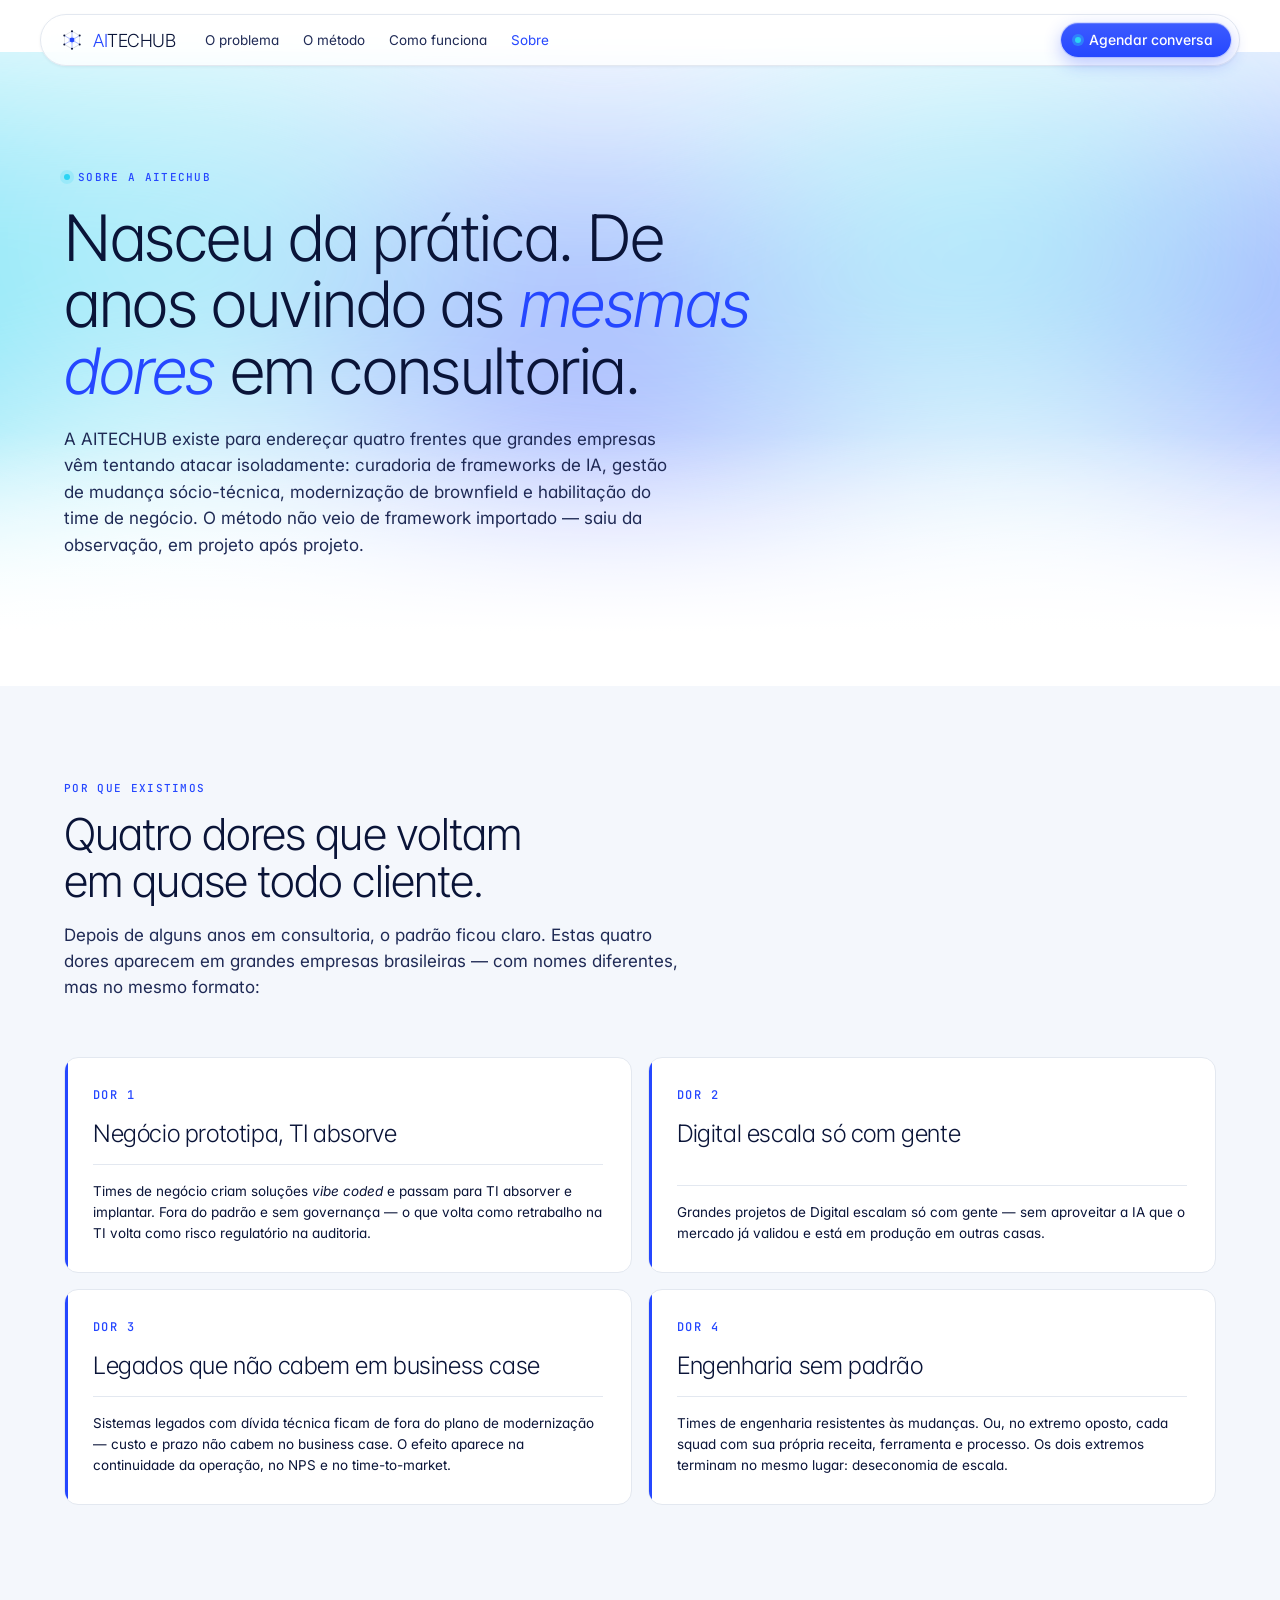
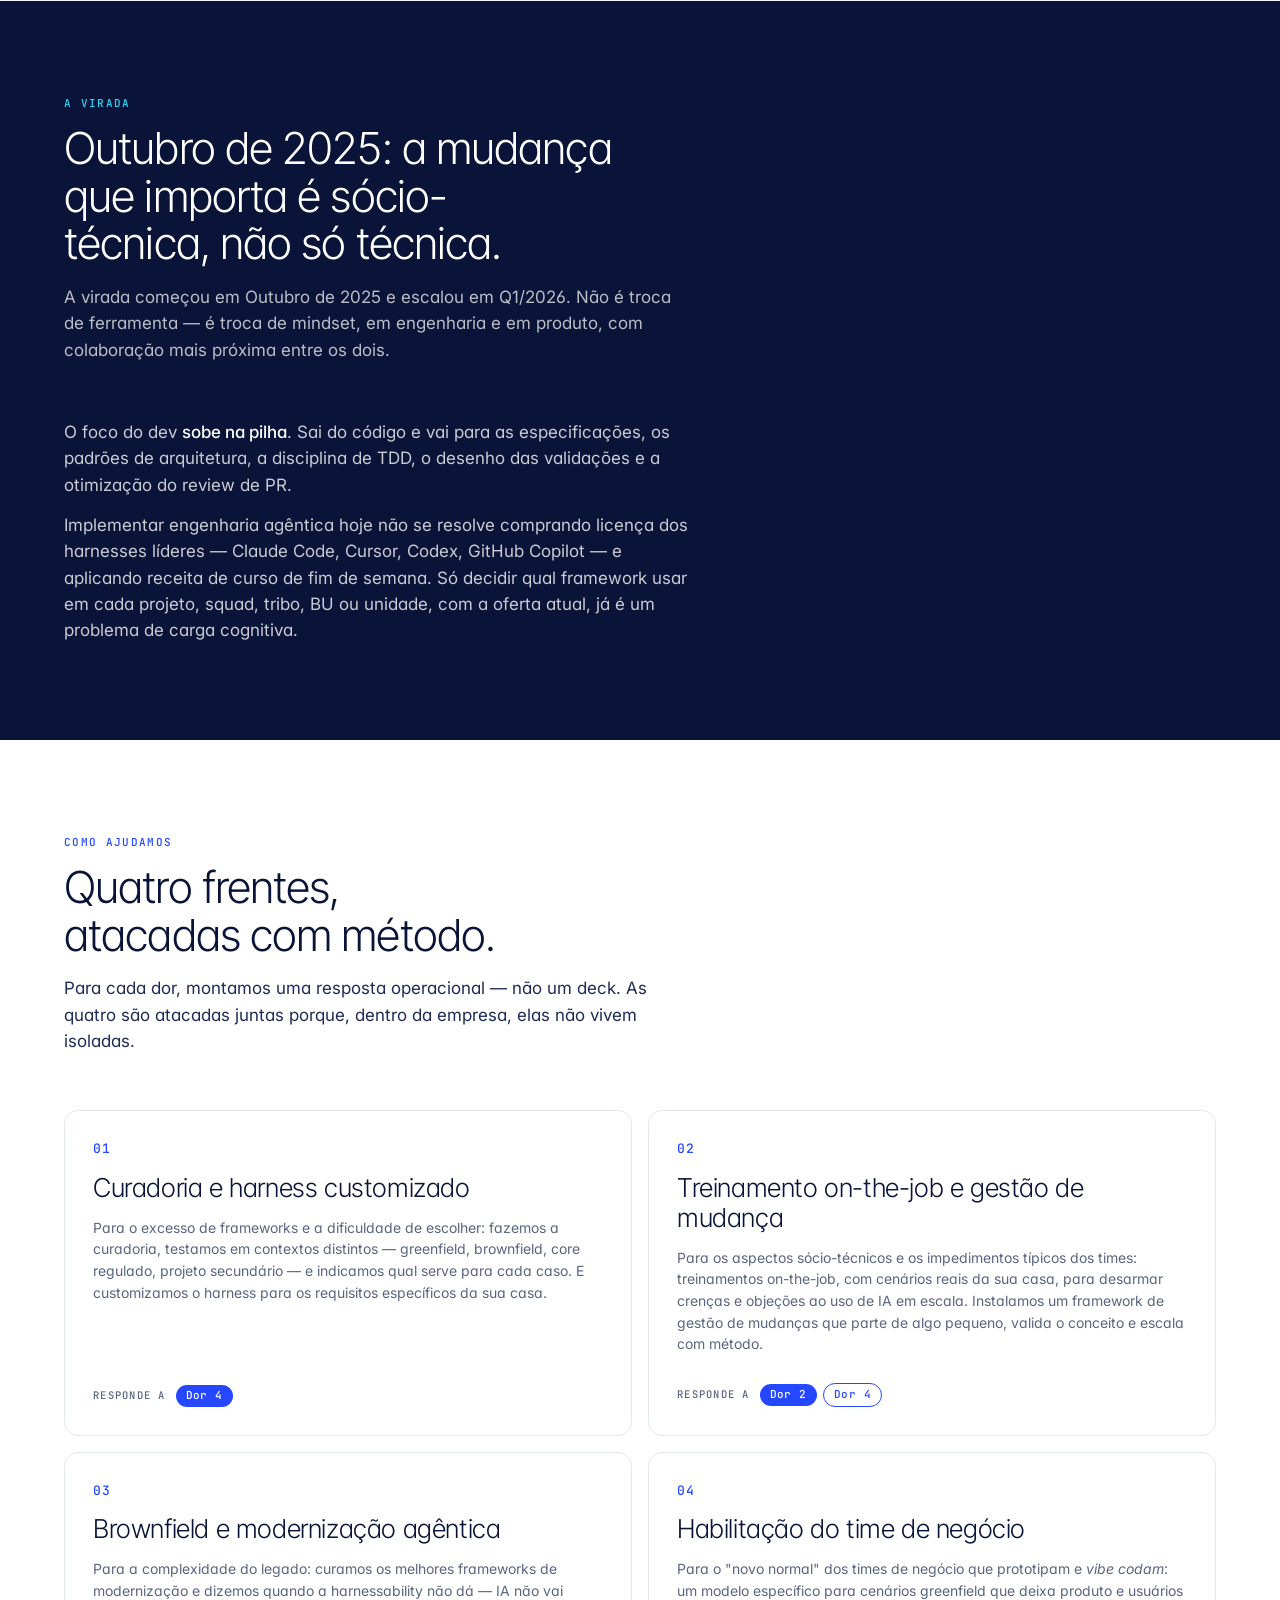
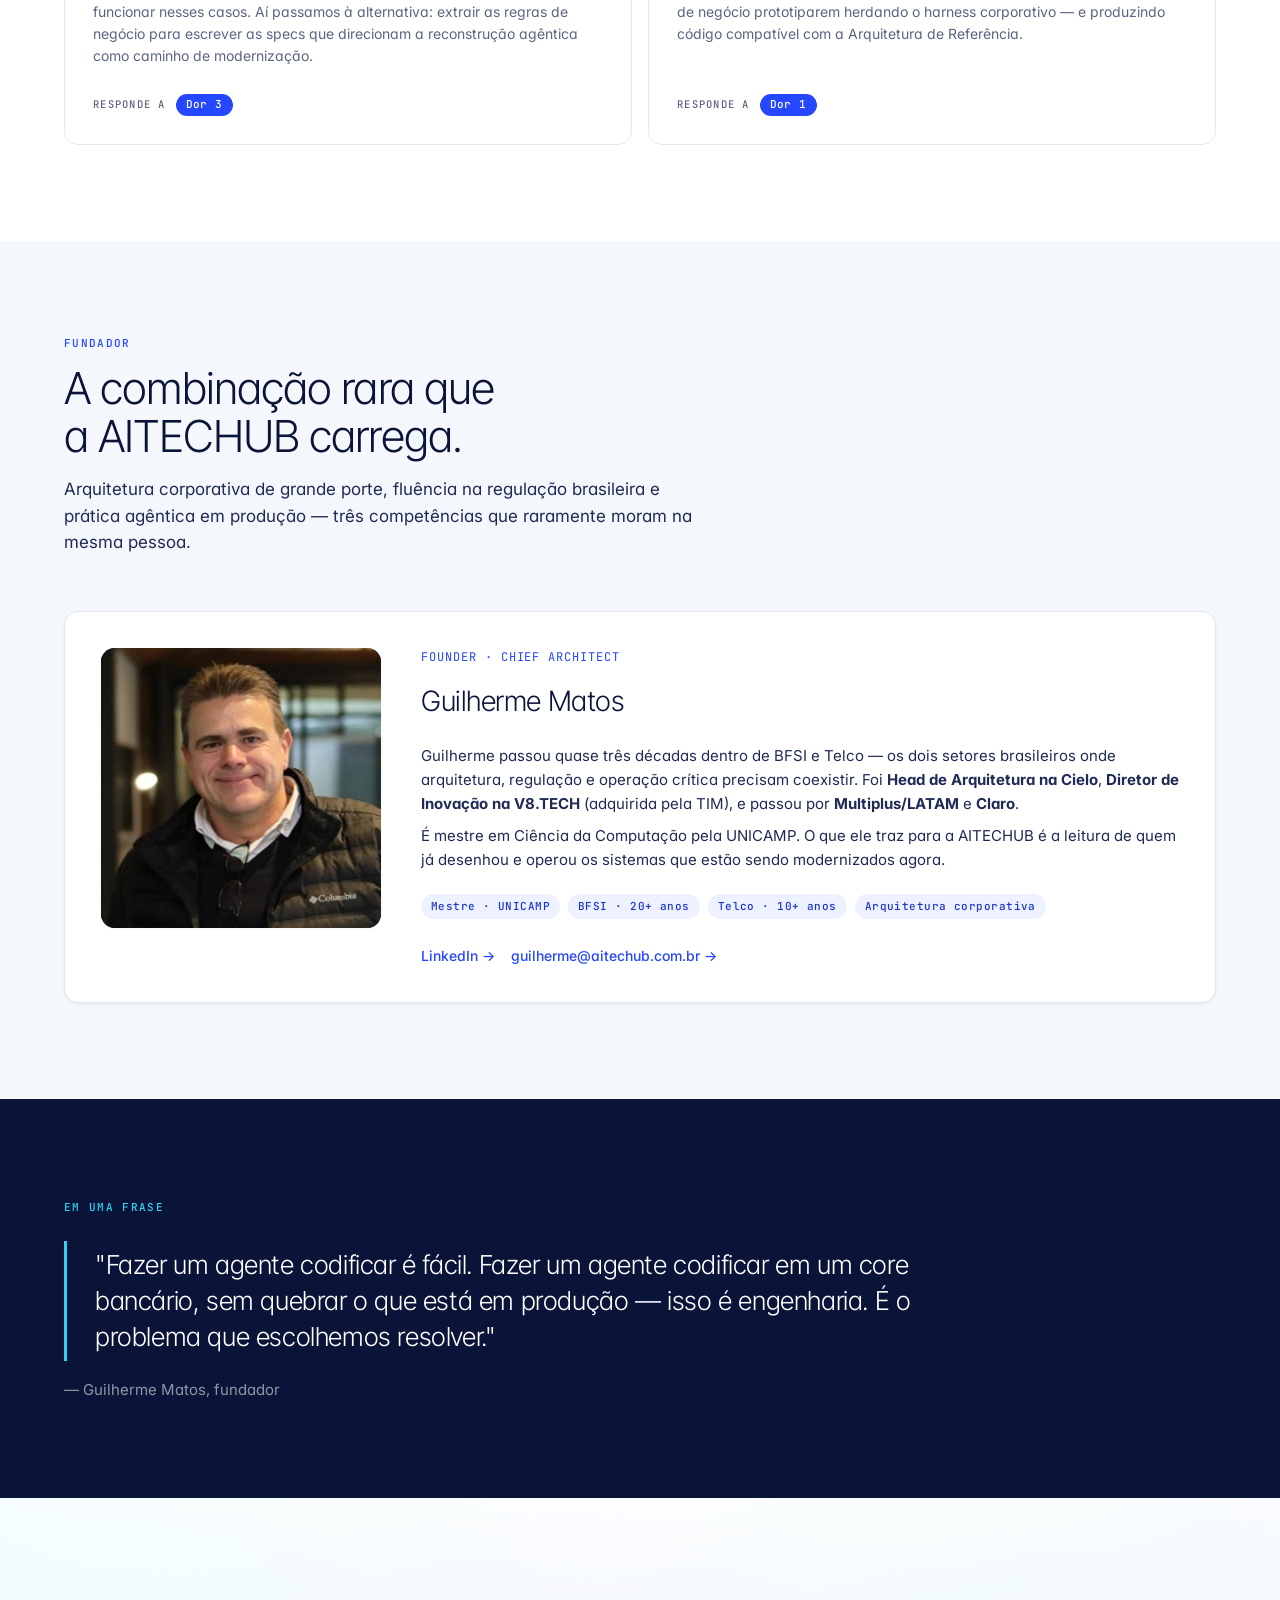
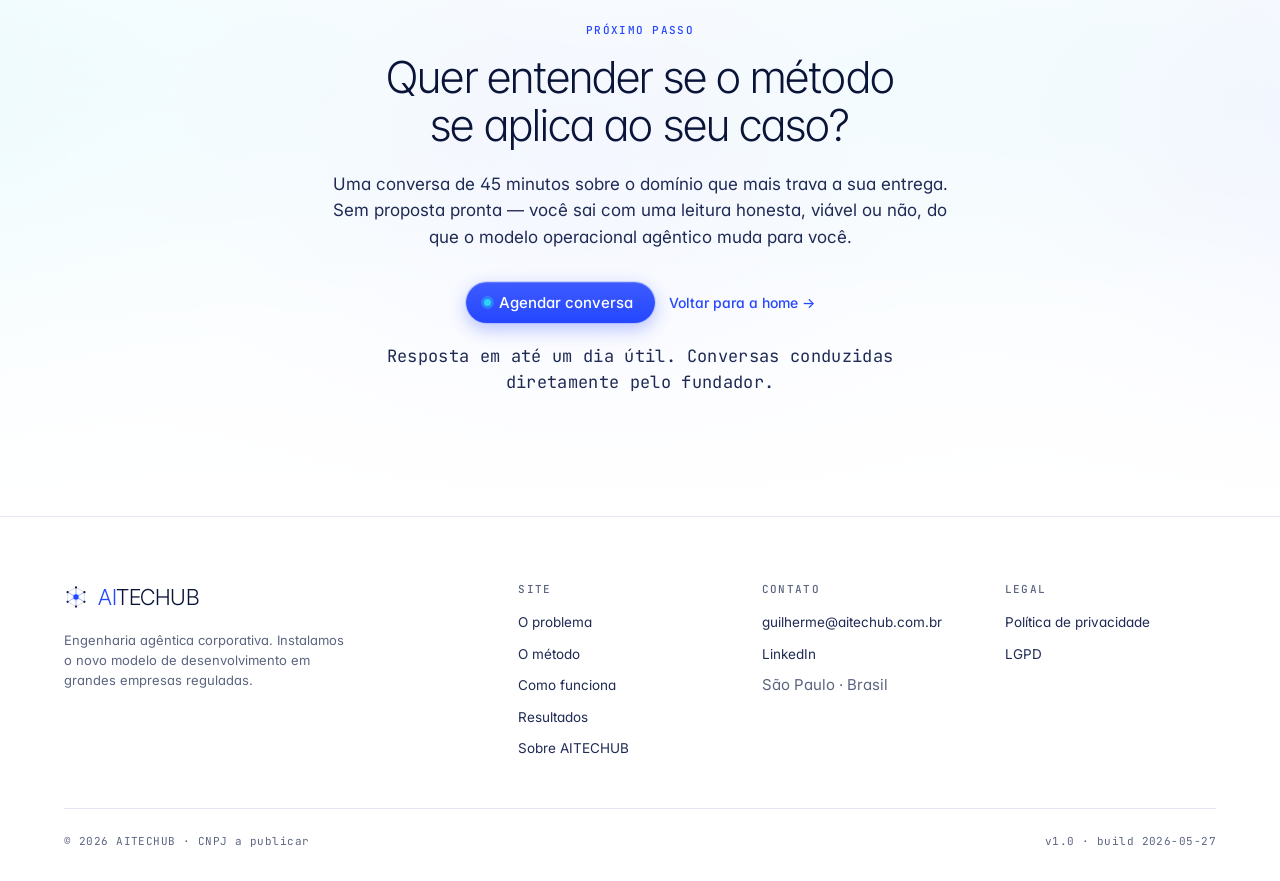
==== commit 63eddc4c: "ajusta bio do fundador em sobre.html Co-Authored-By: Claude Opus 4.7 (1M context) <noreply@anthropic" ====
--- a/sobre.html
+++ b/sobre.html
@@ -164,7 +164,7 @@
         <h3 class="profile-name">Guilherme Matos</h3>
         <div class="profile-bio">
           <p>Guilherme passou quase três décadas dentro de BFSI e Telco — os dois setores brasileiros onde arquitetura, regulação e operação crítica precisam coexistir. Foi <b>Head de Arquitetura na Cielo</b>, <b>Diretor de Inovação na V8.TECH</b> (adquirida pela TIM), e passou por <b>Multiplus/LATAM</b> e <b>Claro</b>.</p>
-          <p>É mestre em Ciência da Computação pela UNICAMP. O que ele traz para a AITECHUB não é IA aprendida em curso de fim de semana — é a leitura de quem já desenhou e operou os sistemas que estão sendo modernizados agora.</p>
+          <p>É mestre em Ciência da Computação pela UNICAMP. O que ele traz para a AITECHUB é a leitura de quem já desenhou e operou os sistemas que estão sendo modernizados agora.</p>
         </div>
         <div class="profile-credentials">
           <span class="credential">Mestre · UNICAMP</span>
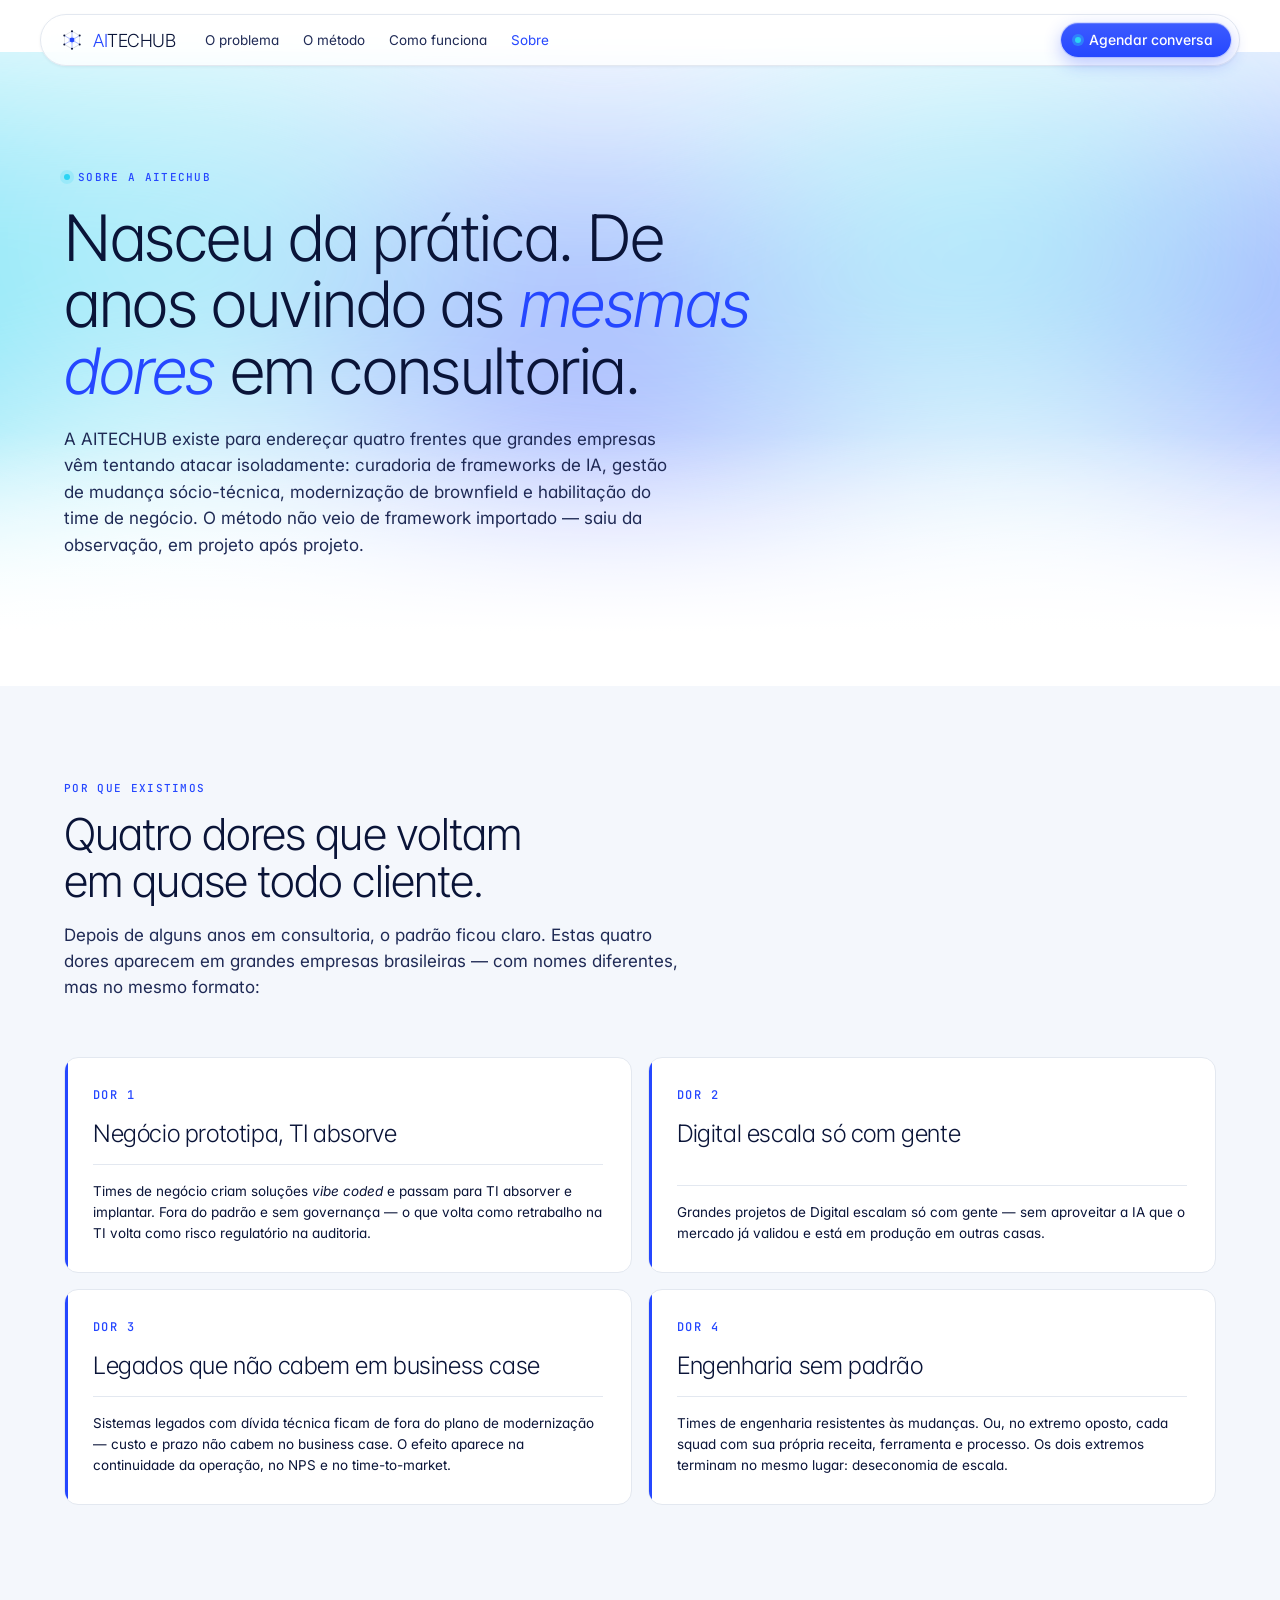
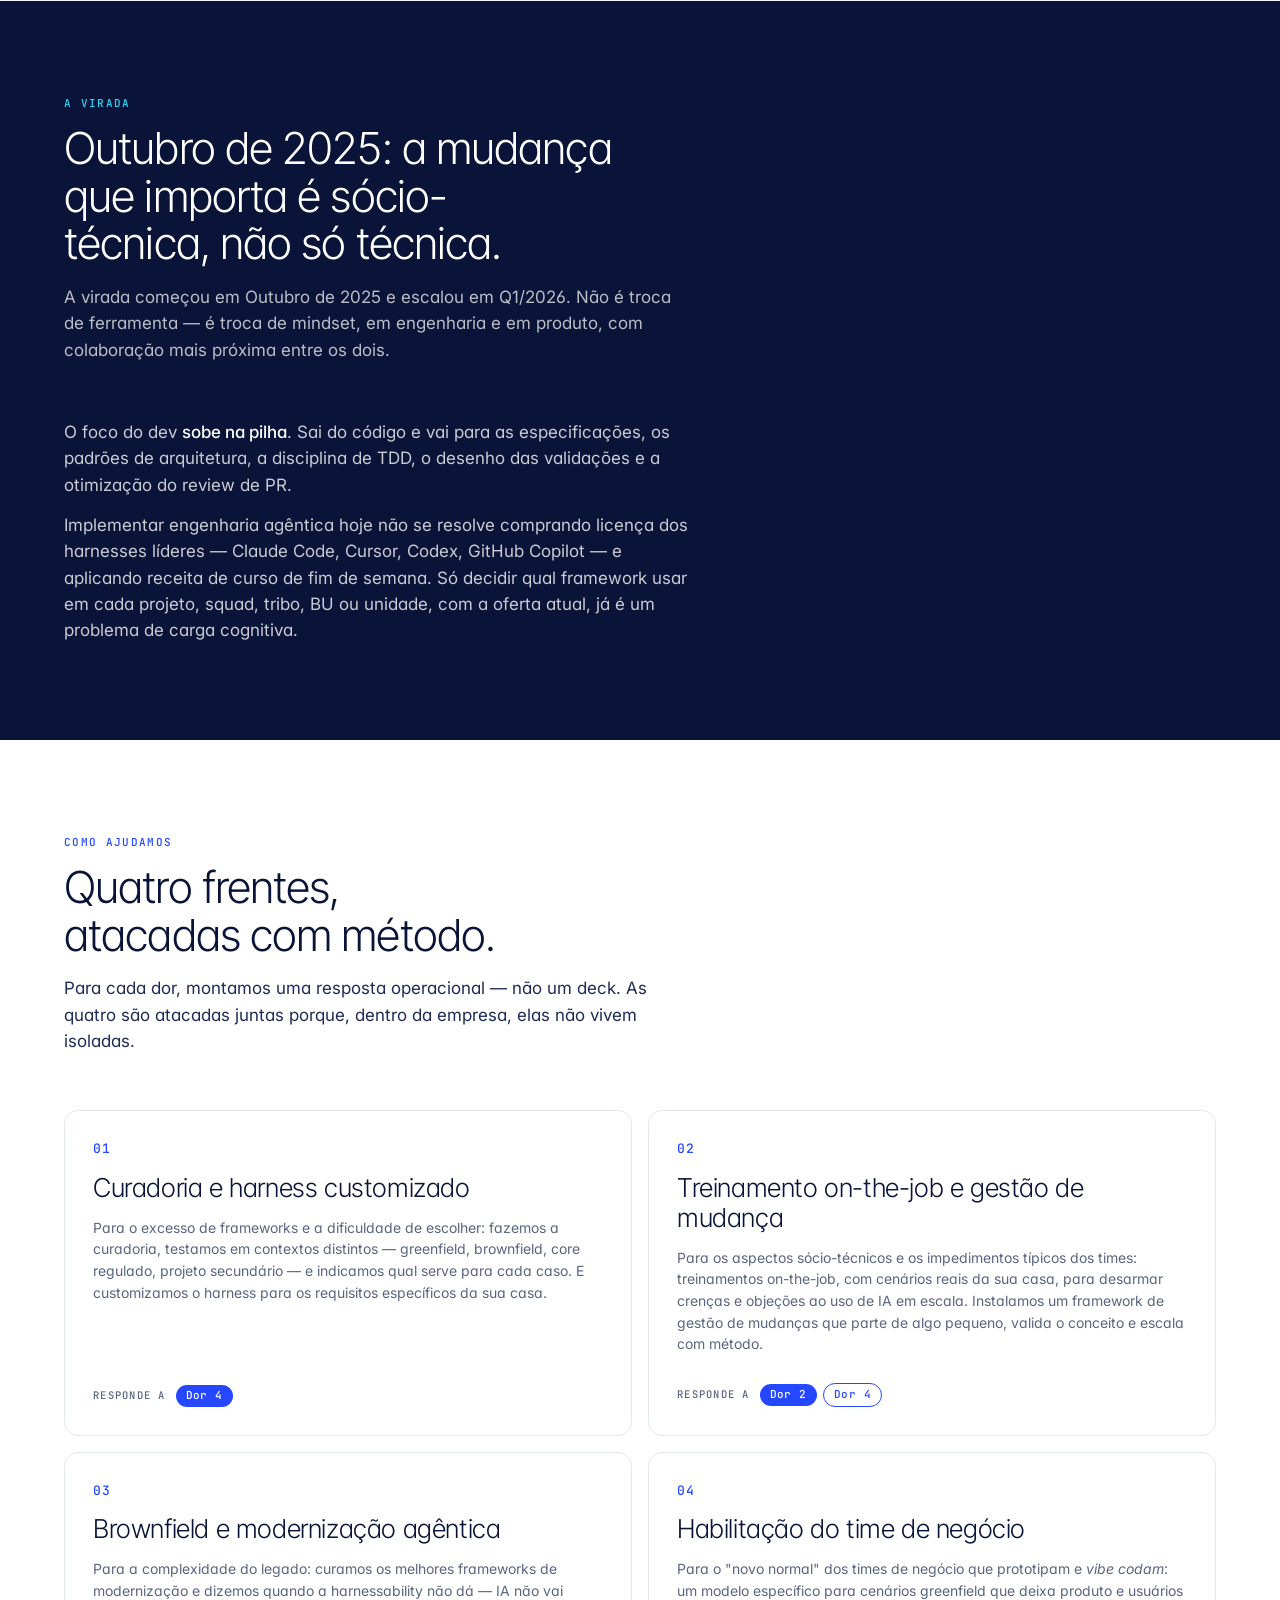
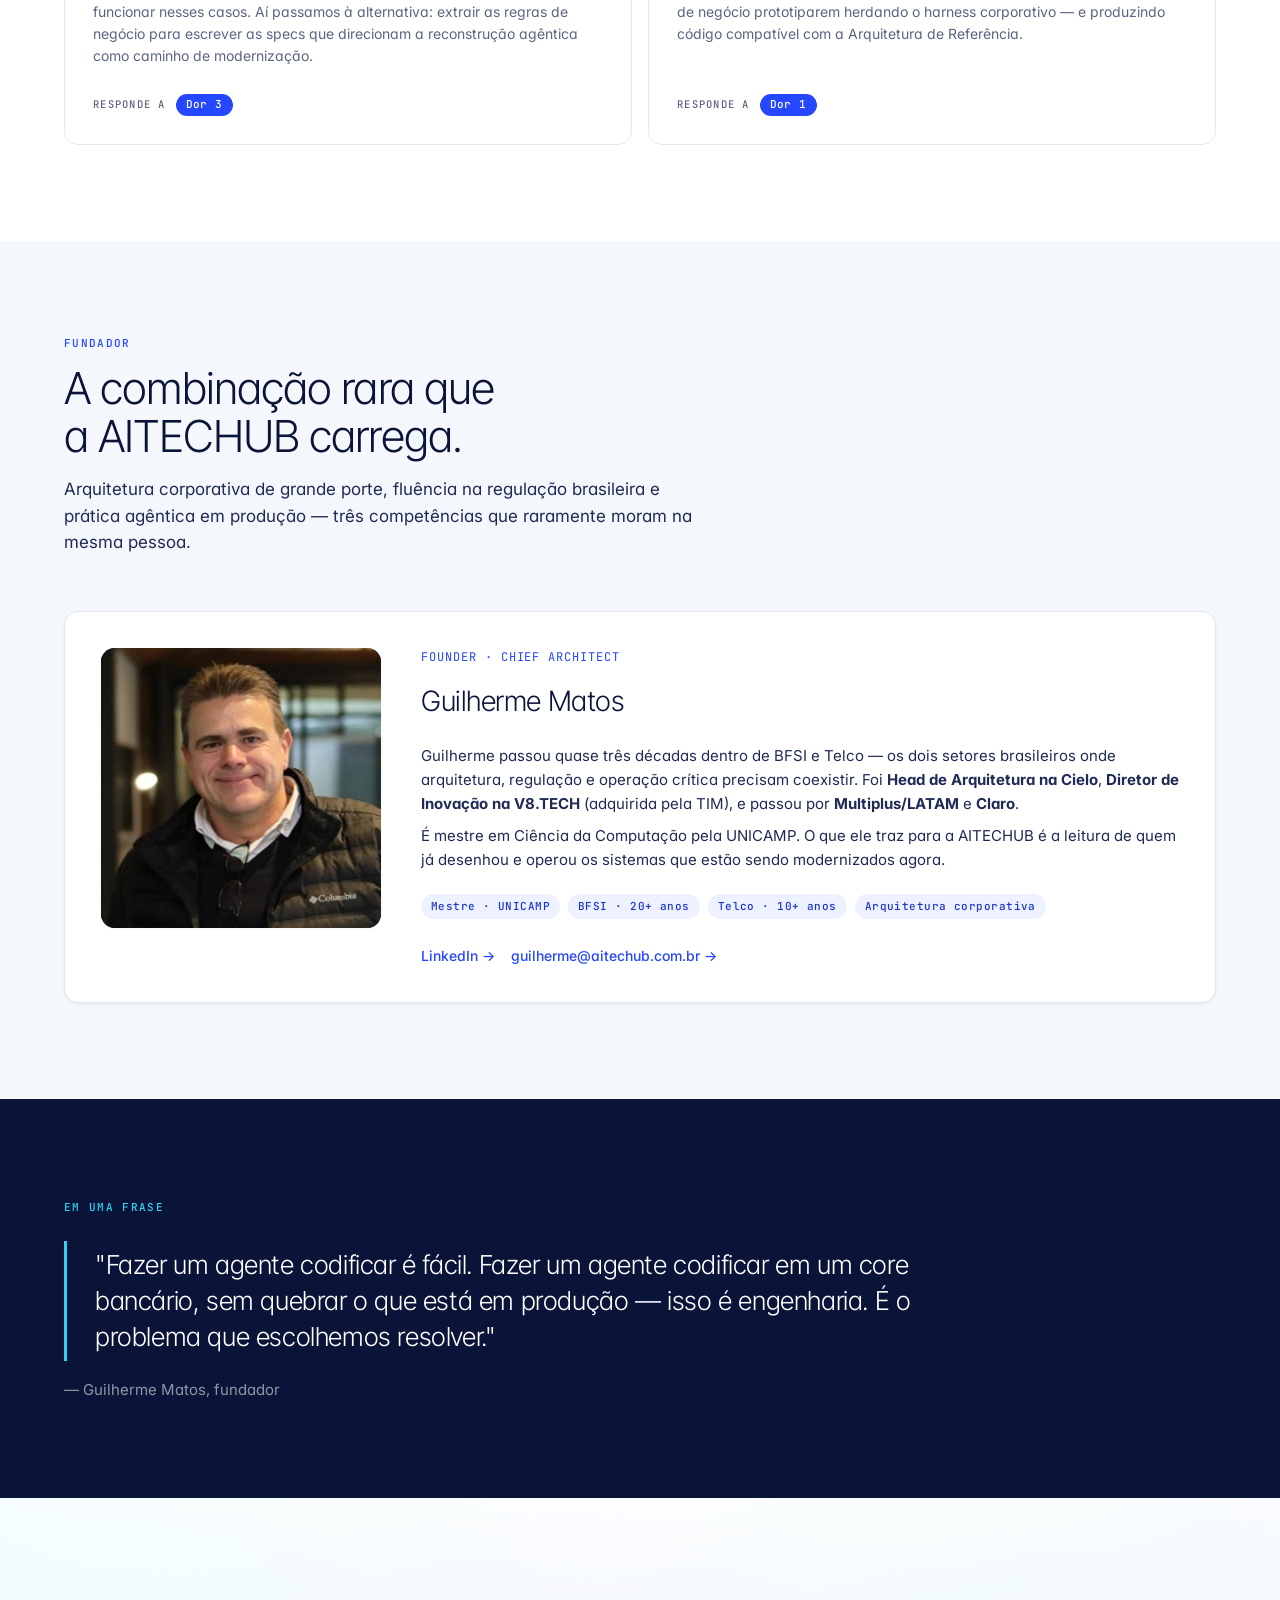
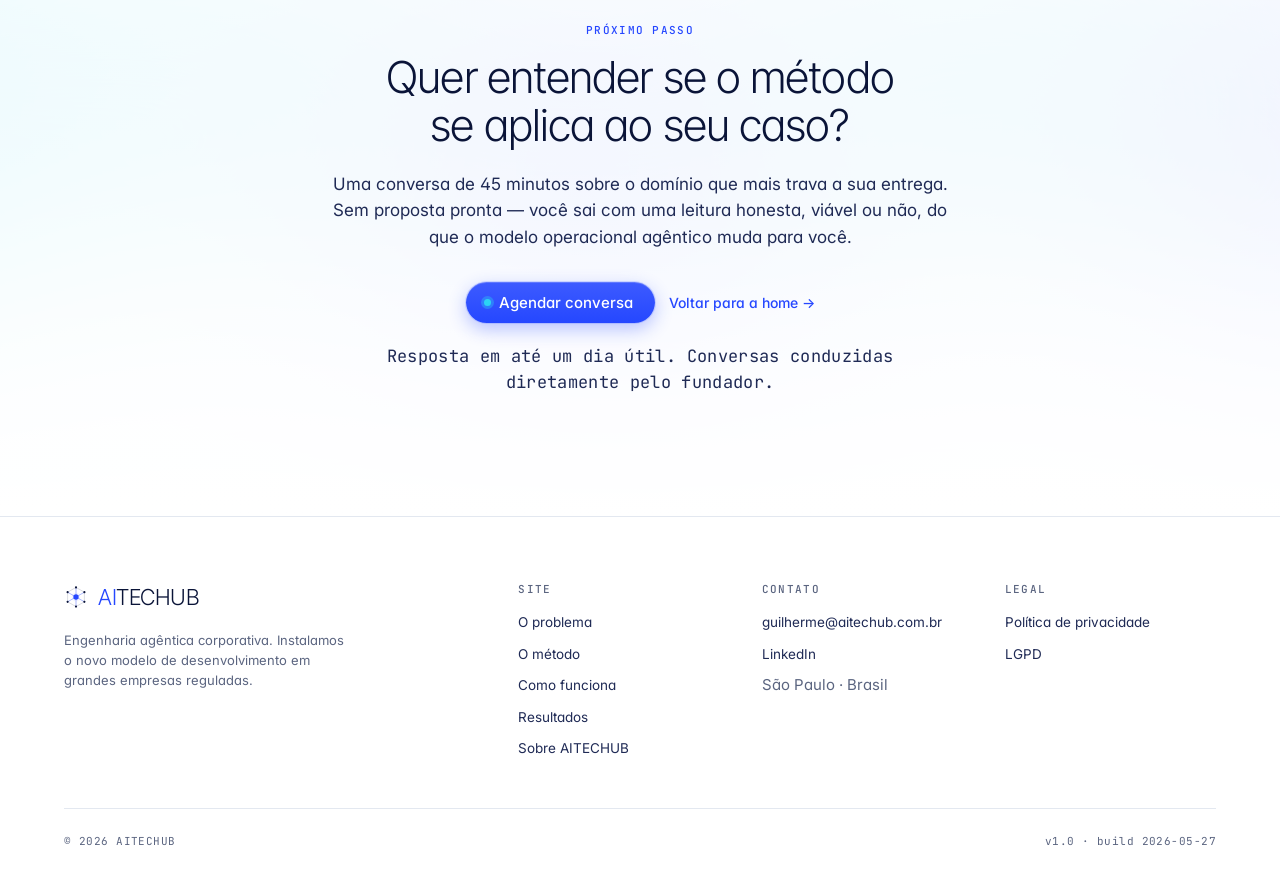
==== commit 8dca0ce9: "limpa rodape: remove CNPJ a publicar Co-Authored-By: Claude Opus 4.7 (1M context) <noreply@anthropic" ====
--- a/sobre.html
+++ b/sobre.html
@@ -248,7 +248,7 @@
       </div>
     </div>
     <div class="footer-legal">
-      <span>© 2026 AITECHUB · CNPJ a publicar</span>
+      <span>© 2026 AITECHUB</span>
       <span>v1.0 · build 2026-05-27</span>
     </div>
   </div>
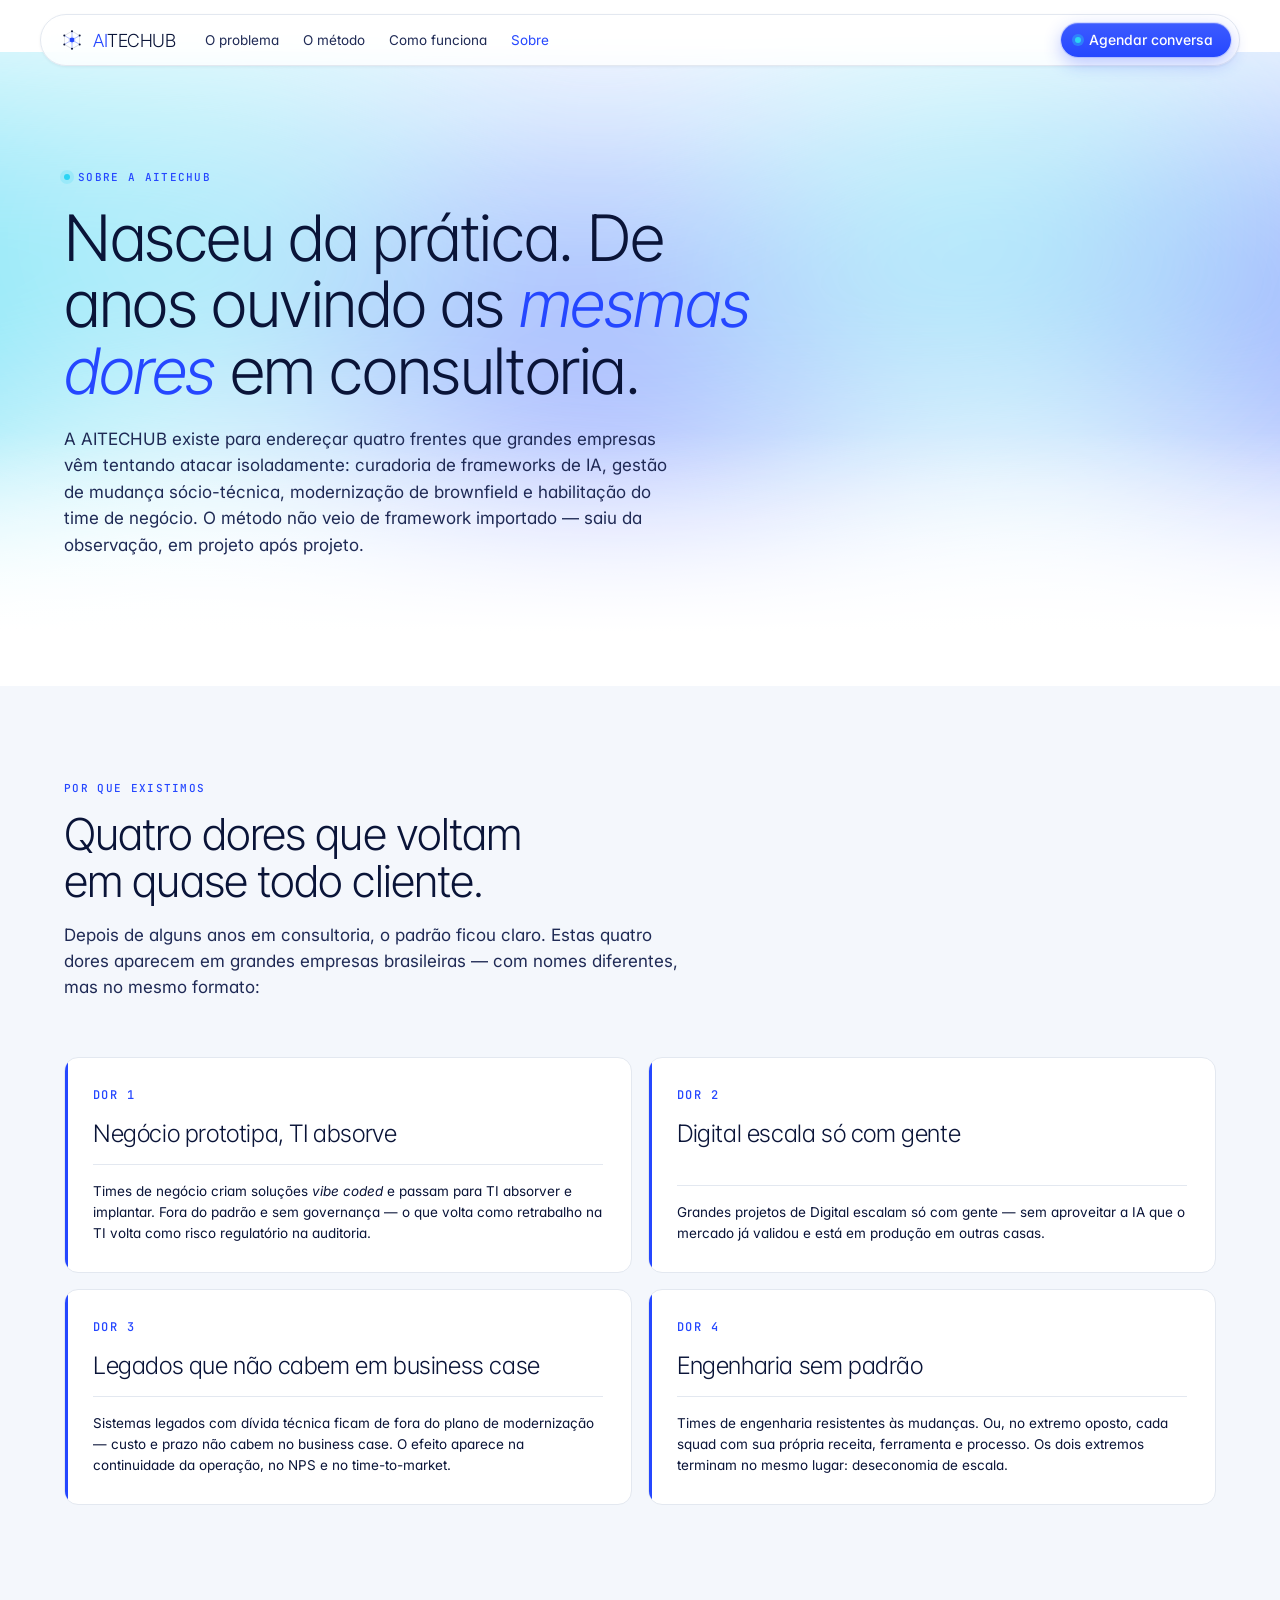
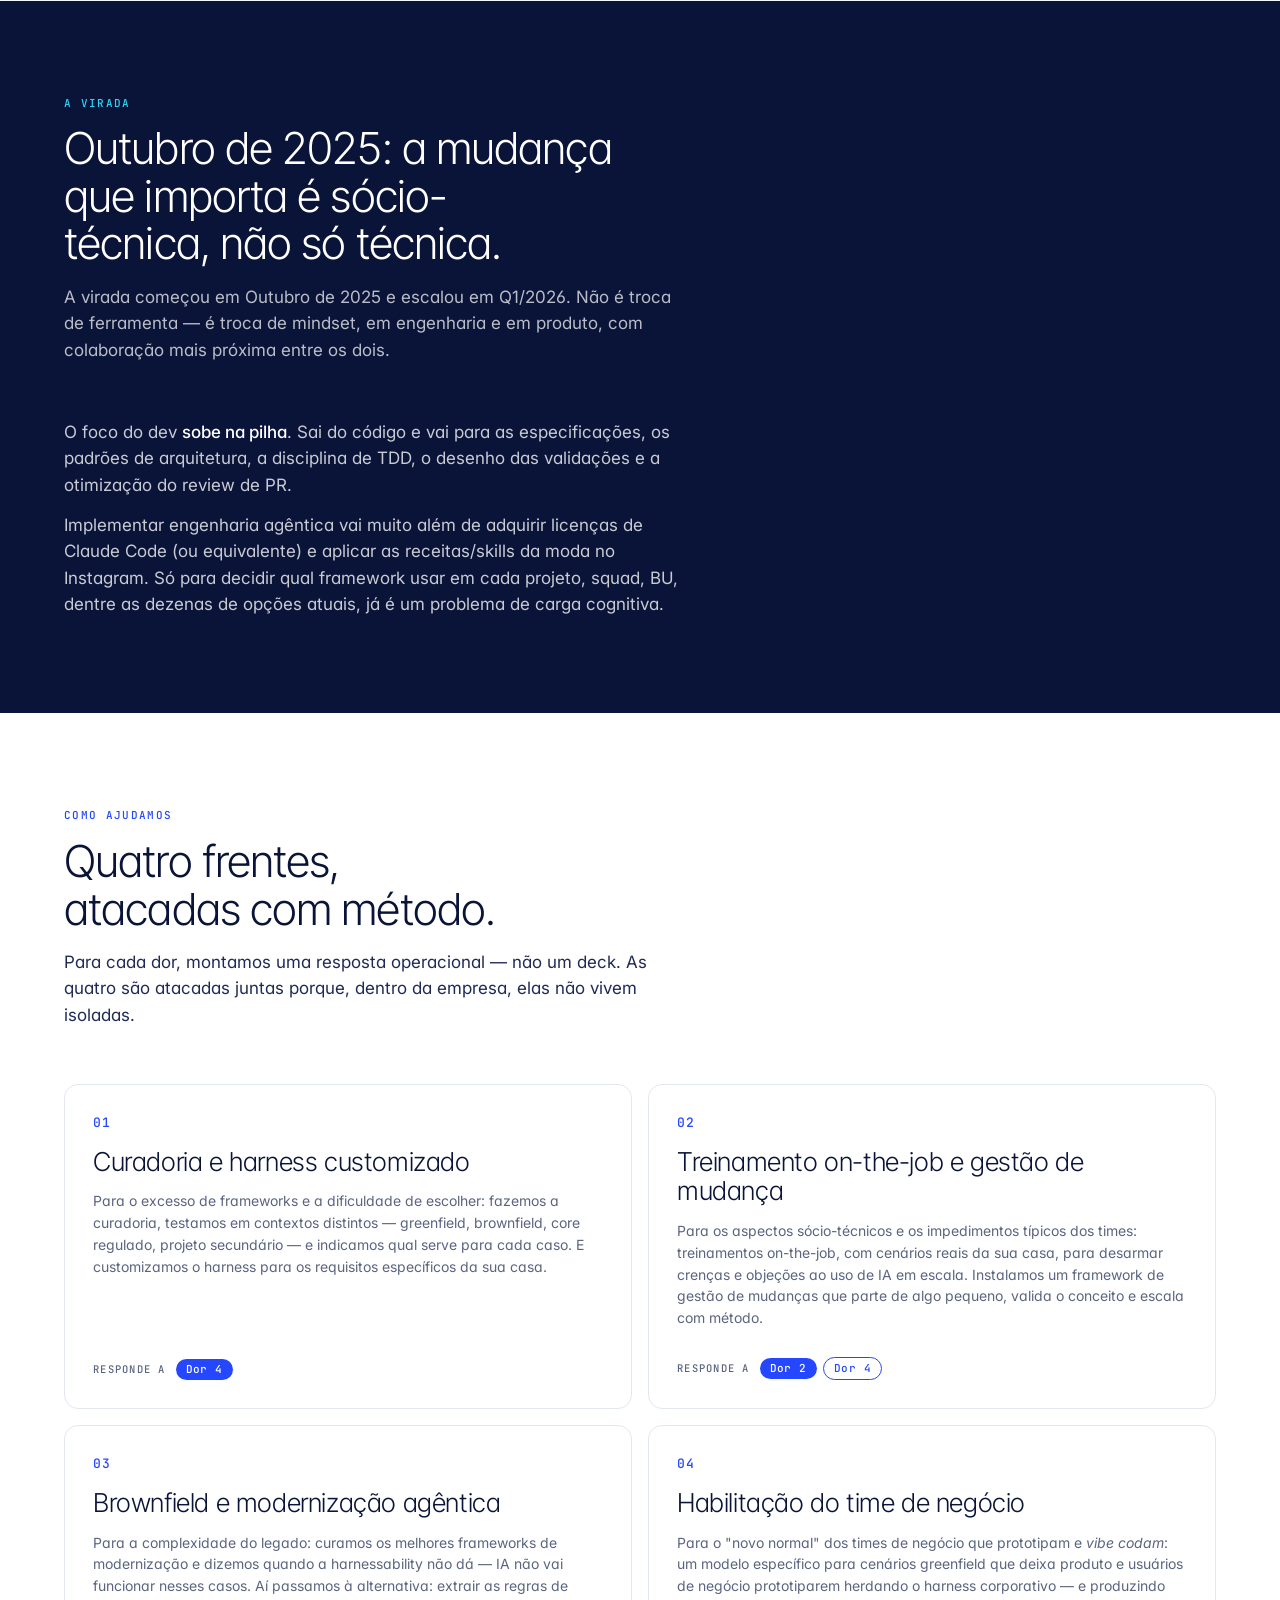
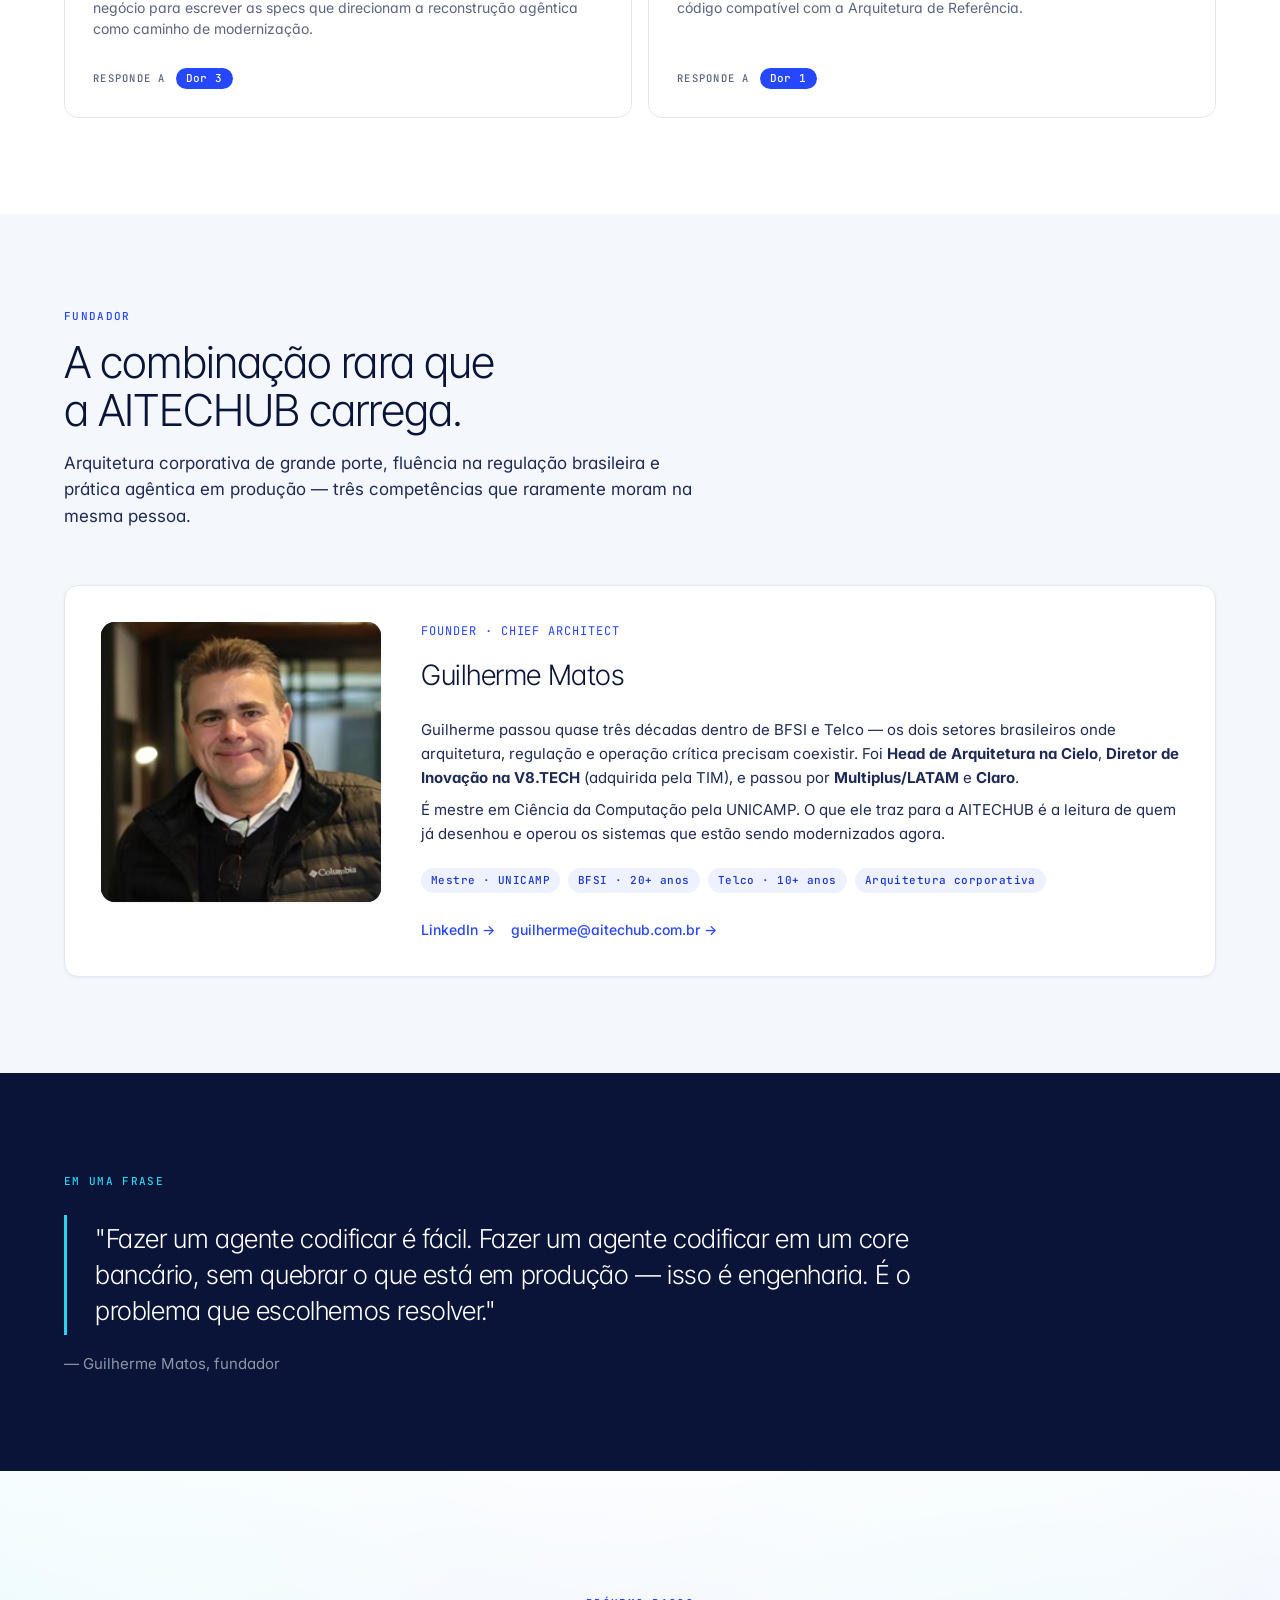
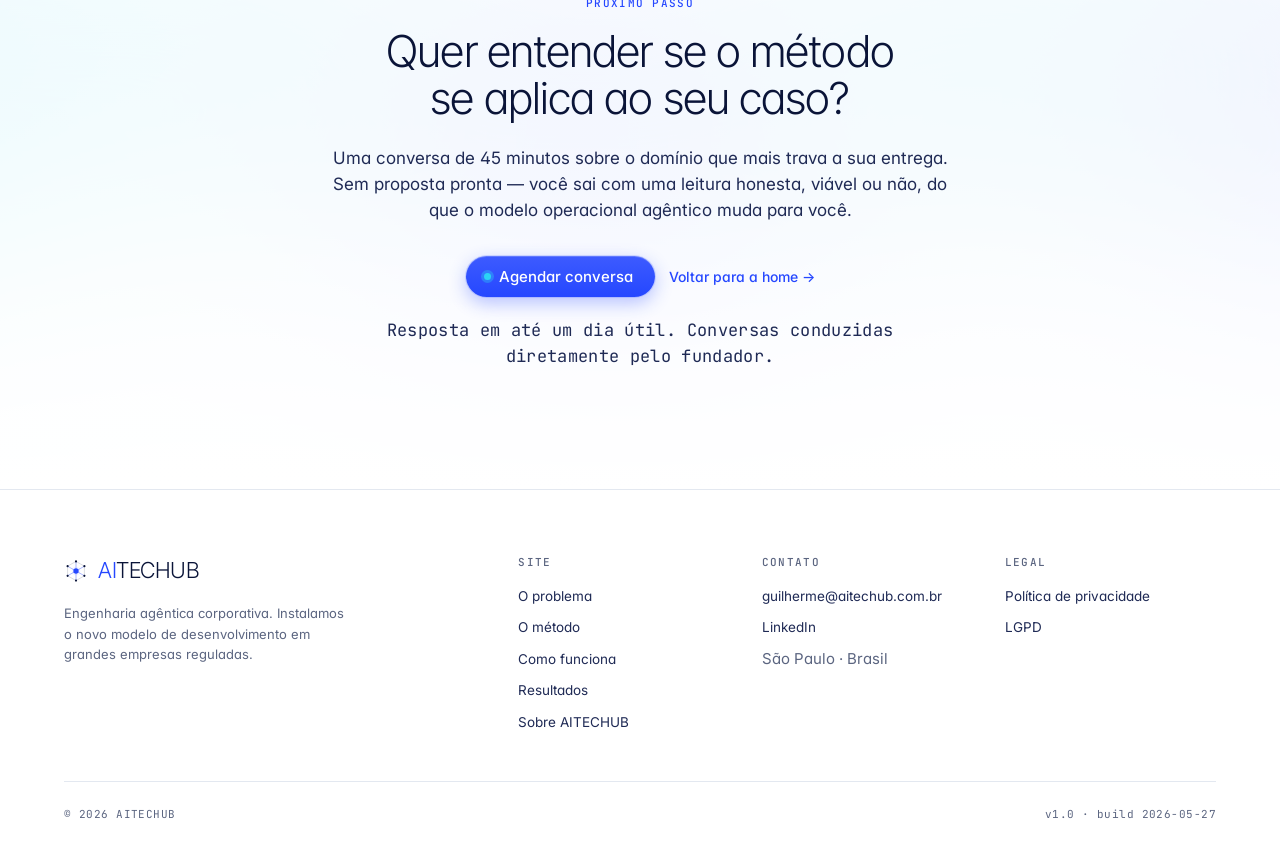
==== commit 6d7b2302: "atualiza favicons e revisa copy de sobre.html Troca favicon.svg por versao jpg e variante dark, e re" ====
--- a/sobre.html
+++ b/sobre.html
@@ -87,7 +87,7 @@
     </div>
     <div class="twolead reveal" style="max-width: 70ch;">
       <p style="color: rgba(255,255,255,0.78);">O foco do dev <b style="color:#fff;">sobe na pilha</b>. Sai do código e vai para as especificações, os padrões de arquitetura, a disciplina de TDD, o desenho das validações e a otimização do review de PR.</p>
-      <p style="color: rgba(255,255,255,0.78);">Implementar engenharia agêntica hoje não se resolve comprando licença dos harnesses líderes — Claude Code, Cursor, Codex, GitHub Copilot — e aplicando receita de curso de fim de semana. Só decidir qual framework usar em cada projeto, squad, tribo, BU ou unidade, com a oferta atual, já é um problema de carga cognitiva.</p>
+      <p style="color: rgba(255,255,255,0.78);">Implementar engenharia agêntica vai muito além de adquirir licenças de Claude Code (ou equivalente) e aplicar as receitas/skills da moda no Instagram. Só para decidir qual framework usar em cada projeto, squad, BU, dentre as dezenas de opções atuais, já é um problema de carga cognitiva.</p>
     </div>
   </div>
 </section>
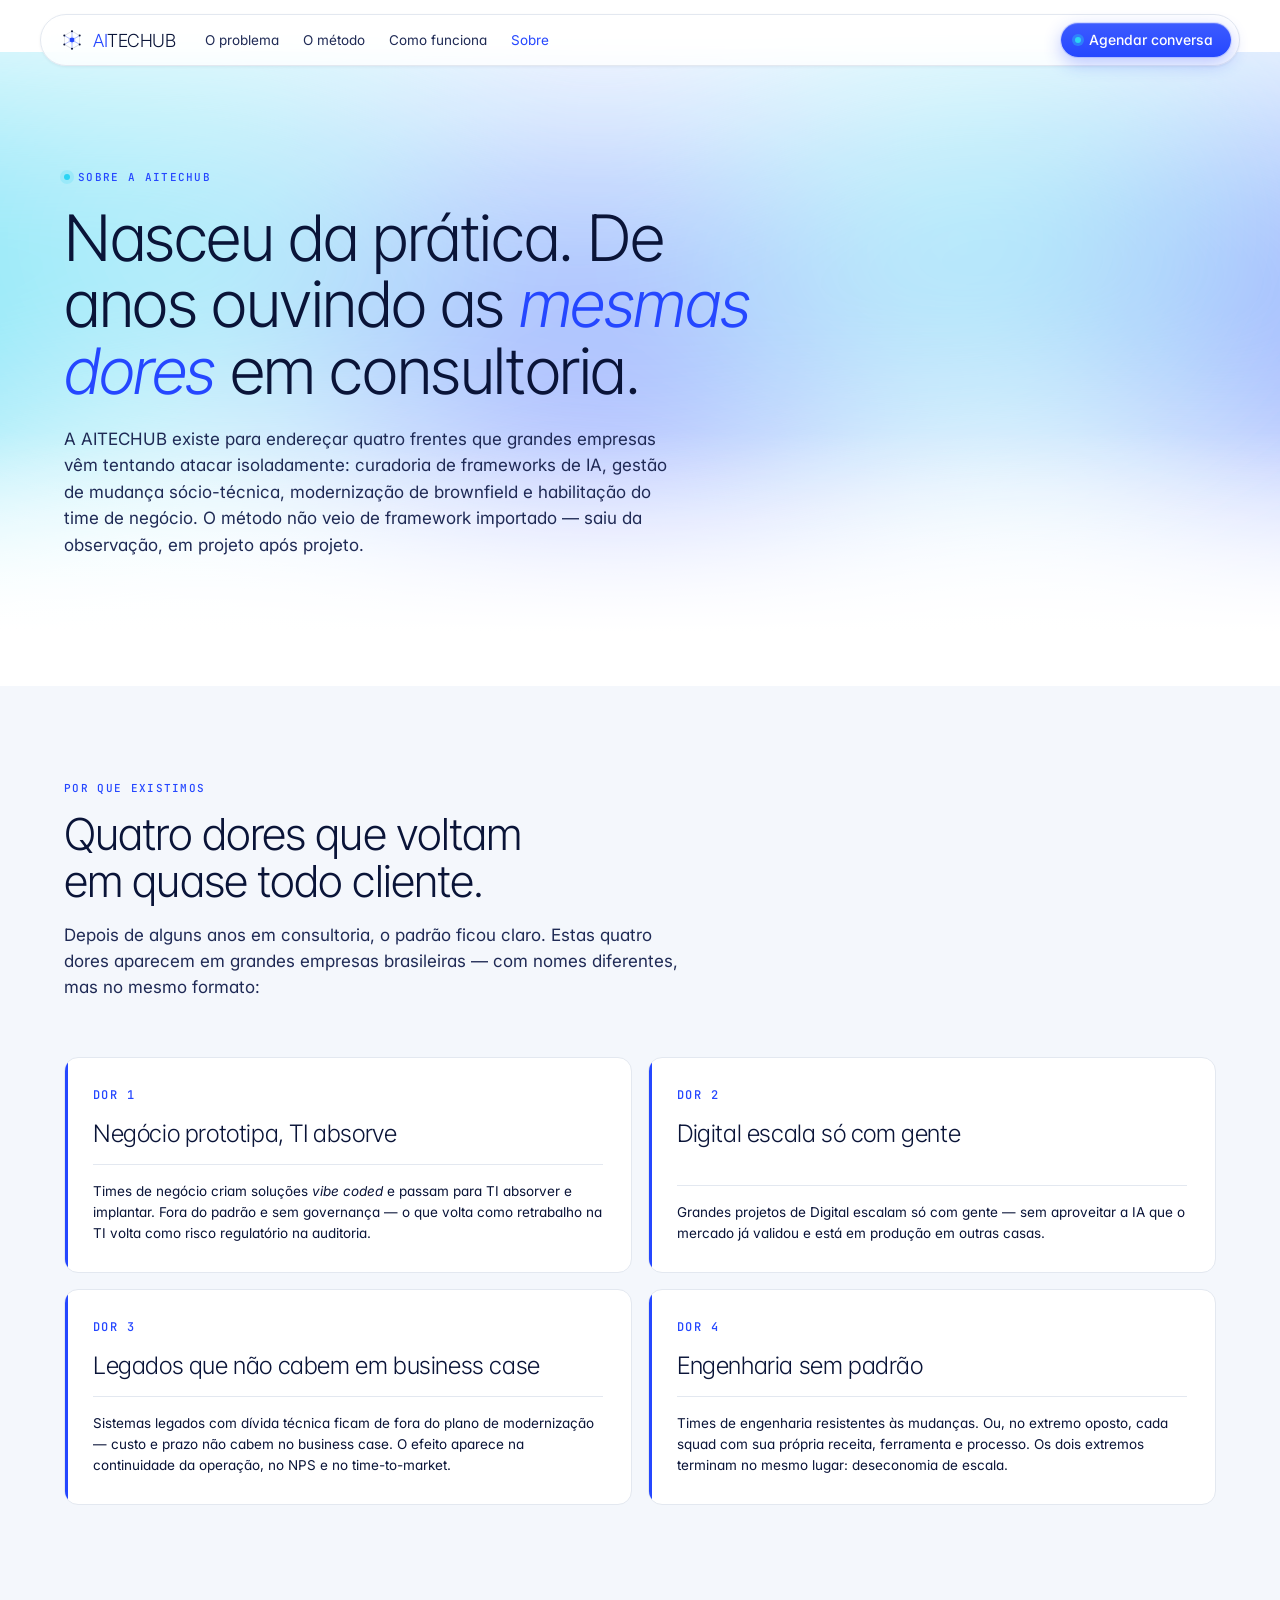
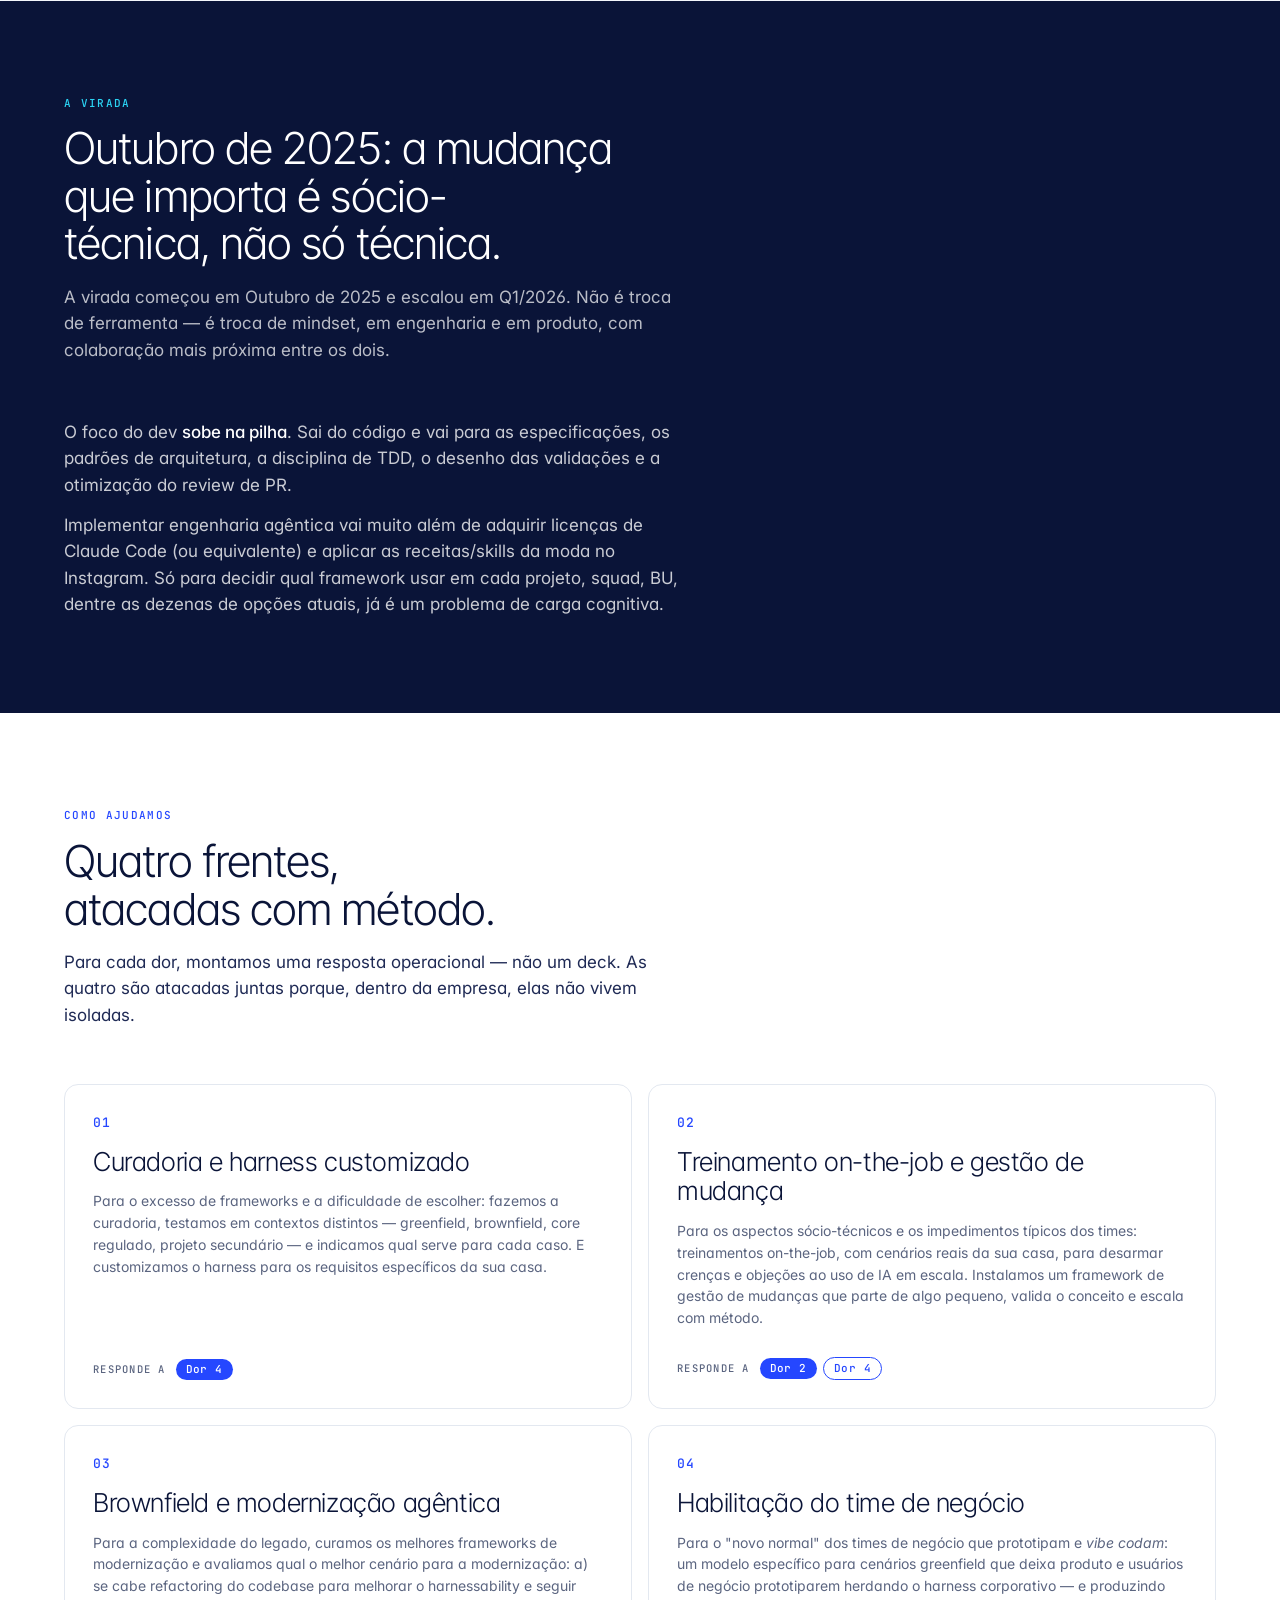
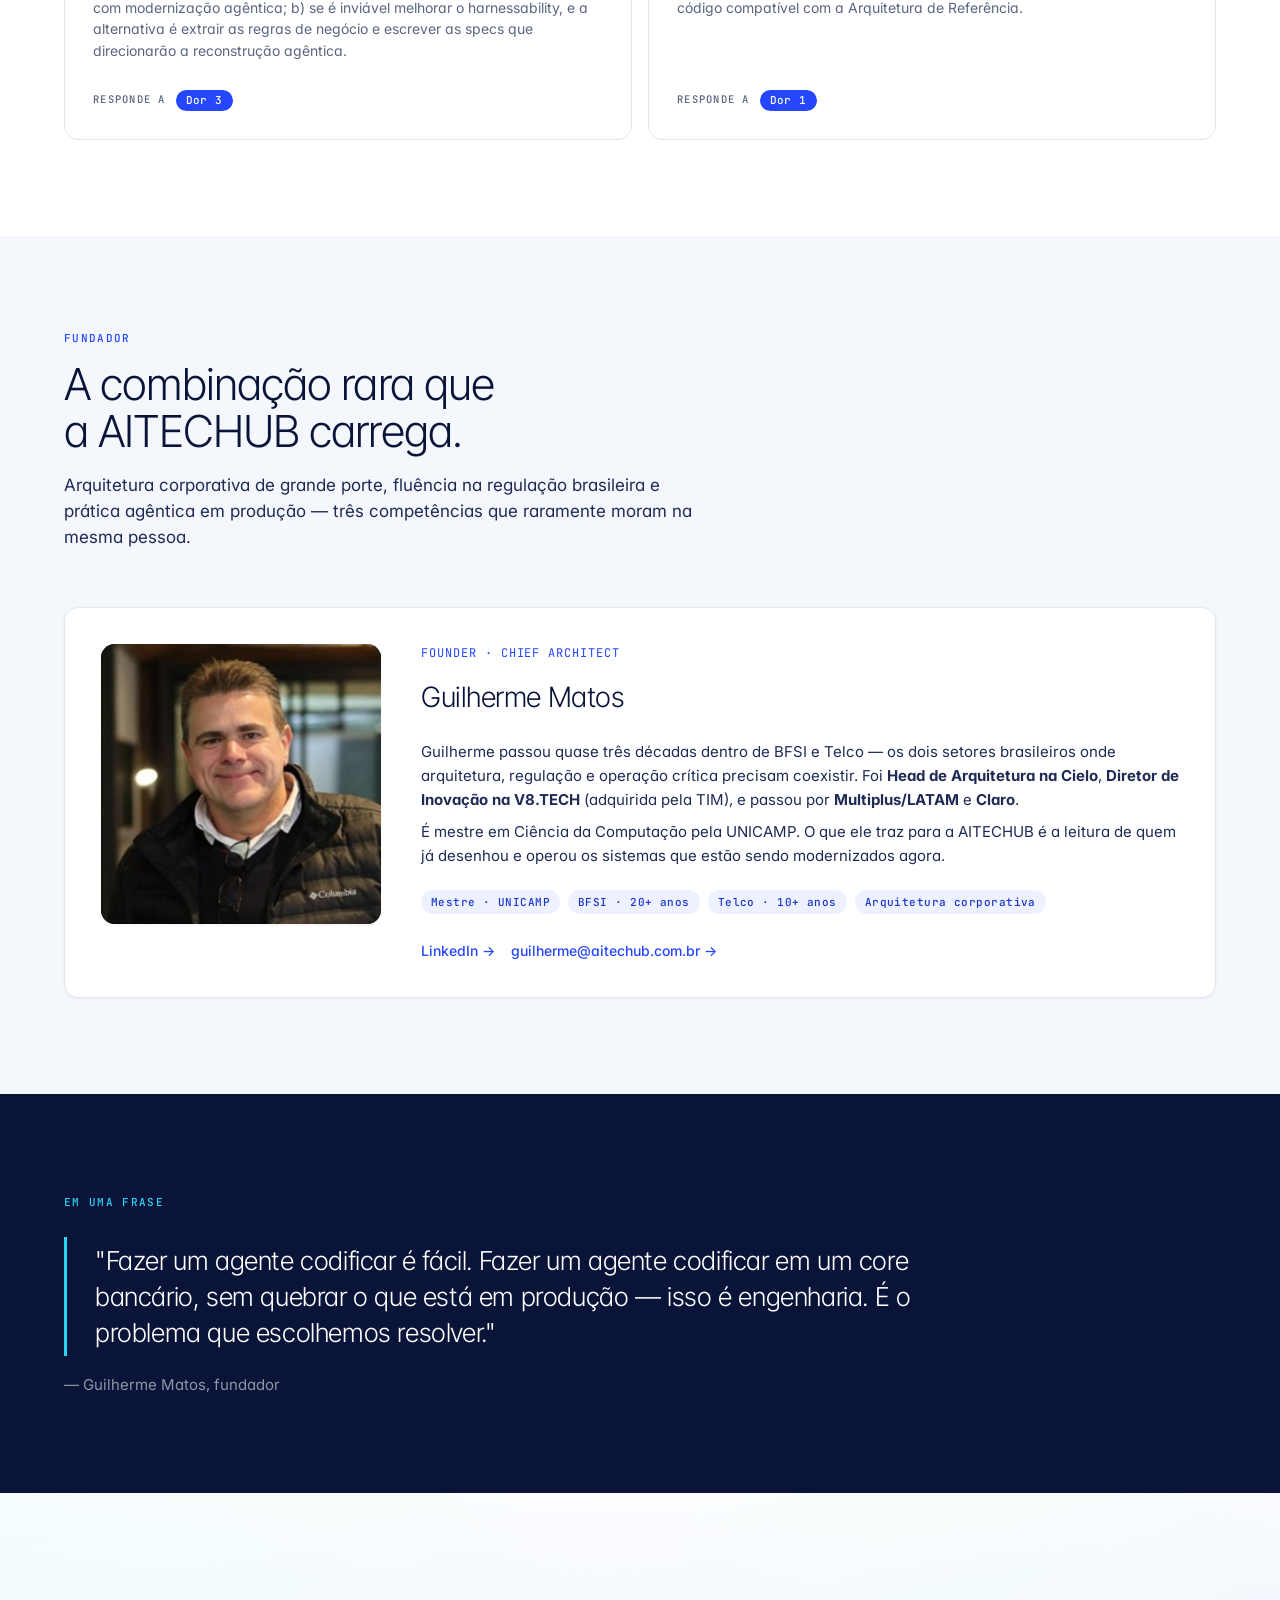
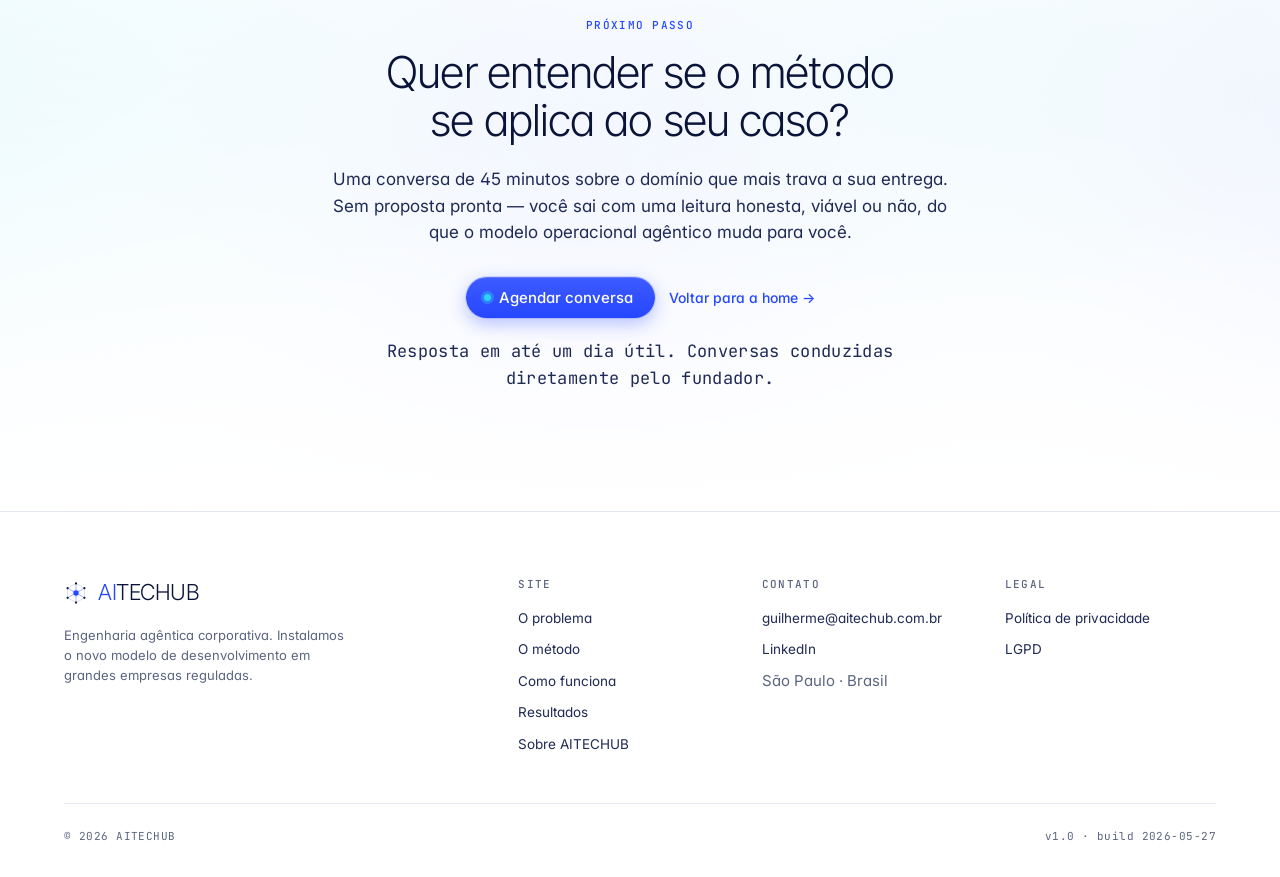
==== commit 51390920: "Ajuste no texto brownfield, como fazemos modernização" ====
--- a/sobre.html
+++ b/sobre.html
@@ -126,7 +126,9 @@
       <article class="pillar reveal">
         <div class="pillar-num">03</div>
         <h3>Brownfield e modernização agêntica</h3>
-        <p>Para a complexidade do legado: curamos os melhores frameworks de modernização e dizemos quando a harnessability não dá — IA não vai funcionar nesses casos. Aí passamos à alternativa: extrair as regras de negócio para escrever as specs que direcionam a reconstrução agêntica como caminho de modernização.</p>
+        <p>Para a complexidade do legado, curamos os melhores frameworks de modernização e avaliamos qual o melhor cenário para a modernização: 
+          a) se cabe refactoring do codebase para melhorar o harnessability e seguir com modernização agêntica; 
+          b) se é inviável melhorar o harnessability, e a alternativa é extrair as regras de negócio e escrever as specs que direcionarão a reconstrução agêntica.</p>
         <div class="pillar-attacks">
           <span class="label">Responde a</span>
           <span class="dtag primary">Dor 3</span>
